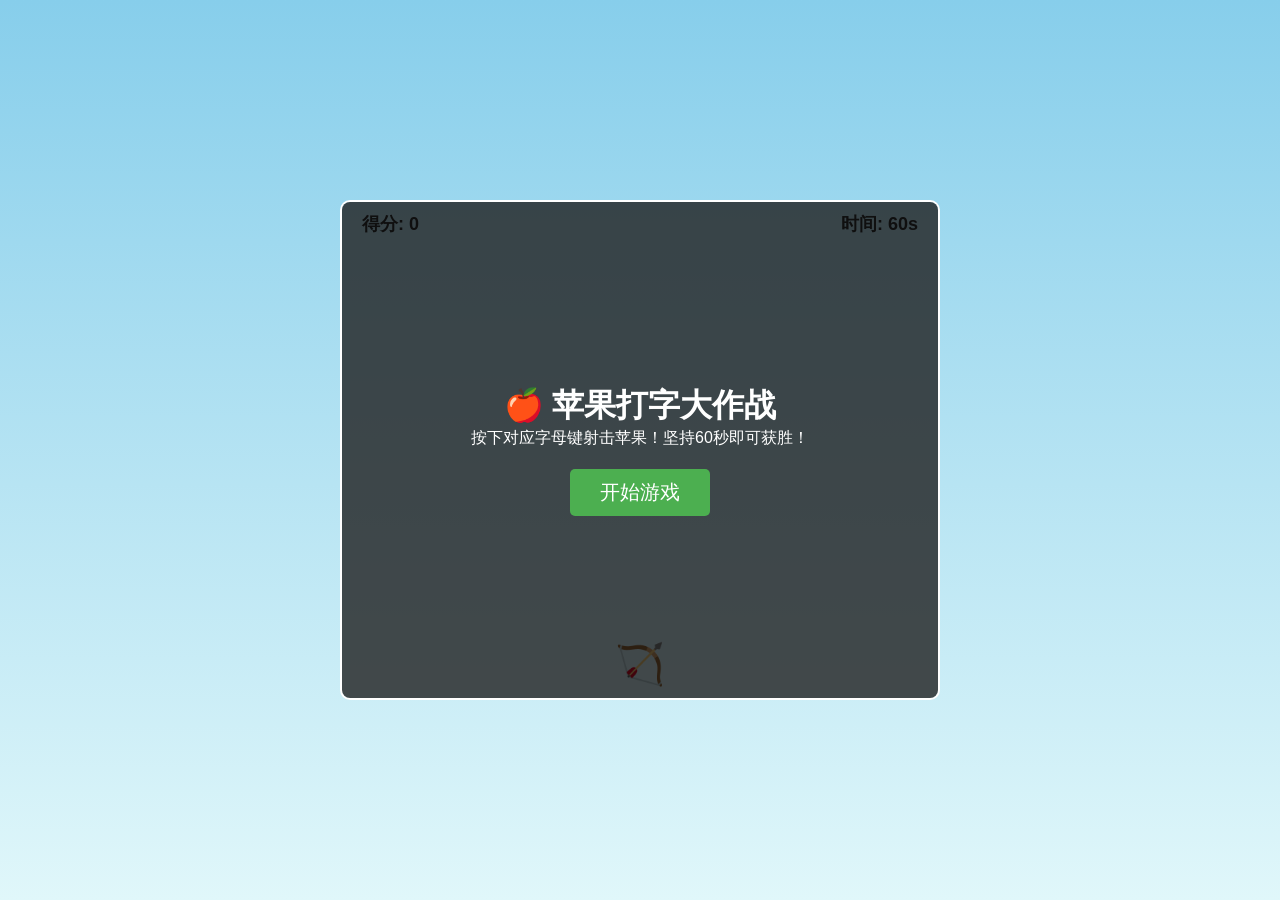
==== index.html @ 15414edf "Rename index.HTML to index.html" ====
<!DOCTYPE html>
<html lang="zh-CN">
<head>
    <meta charset="UTF-8">
    <meta name="viewport" content="width=device-width, initial-scale=1.0">
    <title>苹果打字大作战 - 追踪箭矢版</title>
    <style>
        * { margin: 0; padding: 0; box-sizing: border-box; user-select: none; }
        body {
            background: linear-gradient(to bottom, #87CEEB, #E0F7FA);
            height: 100vh;
            overflow: hidden;
            font-family: 'Segoe UI', sans-serif;
            display: flex;
            flex-direction: column;
            align-items: center;
            justify-content: center;
            color: #333;
        }
        #game-container {
            position: relative;
            width: 600px;
            height: 500px;
            background: rgba(255,255,255,0.3);
            border-radius: 10px;
            border: 2px solid #fff;
            overflow: hidden;
        }
        .apple {
            position: absolute;
            width: 50px;
            height: 50px;
            background: radial-gradient(circle at 30% 30%, #ff4d4d, #cc0000);
            border-radius: 50% 50% 50% 50% / 60% 60% 40% 40%;
            display: flex;
            align-items: center;
            justify-content: center;
            color: white;
            font-size: 24px;
            font-weight: bold;
            text-transform: uppercase;
            box-shadow: 0 4px 6px rgba(0,0,0,0.2);
            z-index: 2;
        }
        #archer {
            position: absolute;
            bottom: 10px;
            left: 50%;
            transform: translateX(-50%);
            font-size: 40px;
            z-index: 3;
            transition: transform 0.2s ease;
        }
        /* 箭矢样式 */
        .arrow {
            position: absolute;
            width: 6px;
            height: 30px;
            background: linear-gradient(to top, #8B4513, #D2B48C);
            border-radius: 2px;
            z-index: 1;
            transform-origin: bottom center; /* 旋转中心在箭尾 */
        }
        .arrow::after {
            content: '';
            position: absolute;
            top: -8px;
            left: -3px;
            width: 0;
            height: 0;
            border-left: 6px solid transparent;
            border-right: 6px solid transparent;
            border-bottom: 10px solid #D2B48C;
        }
        #ui-layer {
            position: absolute;
            top: 10px;
            width: 100%;
            display: flex;
            justify-content: space-between;
            padding: 0 20px;
            font-size: 18px;
            font-weight: bold;
            z-index: 5;
        }
        #start-screen, #end-screen {
            position: absolute;
            top: 0; left: 0; width: 100%; height: 100%;
            background: rgba(0,0,0,0.7);
            color: white;
            display: flex;
            flex-direction: column;
            align-items: center;
            justify-content: center;
            z-index: 10;
        }
        button {
            margin-top: 20px;
            padding: 10px 30px;
            font-size: 20px;
            cursor: pointer;
            border: none;
            border-radius: 5px;
            background: #4CAF50;
            color: white;
            transition: background 0.2s;
        }
        button:hover { background: #45a049; }
    </style>
</head>
<body>

<div id="game-container">
    <div id="ui-layer">
        <span>得分: <span id="score">0</span></span>
        <span>时间: <span id="timer">60</span>s</span>
    </div>
    <div id="archer">🏹</div>
    
    <div id="start-screen">
        <h1>🍎 苹果打字大作战</h1>
        <p>按下对应字母键射击苹果！坚持60秒即可获胜！</p>
        <button onclick="startGame()">开始游戏</button>
    </div>

    <div id="end-screen" style="display:none;">
        <h1 id="end-title">游戏结束</h1>
        <p>最终得分: <span id="final-score">0</span></p>
        <button onclick="location.reload()">再玩一次</button>
    </div>
</div>

<script>
    const container = document.getElementById('game-container');
    const archer = document.getElementById('archer');
    const scoreEl = document.getElementById('score');
    const timerEl = document.getElementById('timer');
    const startScreen = document.getElementById('start-screen');
    const endScreen = document.getElementById('end-screen');
    const endTitle = document.getElementById('end-title');
    const finalScoreEl = document.getElementById('final-score');

    let score = 0;
    let timeLeft = 60;
    let gameInterval, spawnInterval;
    let apples = [];
    let arrows = []; // 存储所有飞行中的箭矢

    function startGame() {
        startScreen.style.display = 'none';
        endScreen.style.display = 'none';
        score = 0;
        timeLeft = 60;
        scoreEl.textContent = score;
        timerEl.textContent = timeLeft;
        apples = [];
        arrows = [];
        
        gameInterval = setInterval(() => {
            timeLeft--;
            timerEl.textContent = timeLeft;
            if (timeLeft <= 0) endGame(true);
        }, 1000);

        spawnInterval = setInterval(spawnApple, 1000);
    }

    function spawnApple() {
        const letter = String.fromCharCode(65 + Math.floor(Math.random() * 26));
        const apple = document.createElement('div');
        apple.className = 'apple';
        apple.textContent = letter;
        apple.style.left = Math.random() * 530 + 'px';
        apple.style.top = '-50px';
        container.appendChild(apple);
        
        const appleObj = { el: apple, x: parseFloat(apple.style.left), y: -50, letter: letter };
        apples.push(appleObj);
    }

    // 主游戏循环：处理苹果下落和箭矢追踪
    function gameLoop() {
        // 1. 更新苹果位置
        for (let i = apples.length - 1; i >= 0; i--) {
            const a = apples[i];
            a.y += 3; 
            a.el.style.top = a.y + 'px';
            
            if (a.y > 500) {
                a.el.remove();
                apples.splice(i, 1);
            }
        }

        // 2. 更新箭矢轨迹
        for (let i = arrows.length - 1; i >= 0; i--) {
            const arrow = arrows[i];
            
            // 如果目标苹果已经被其他箭射中或掉出屏幕，清除箭矢
            if (!apples.includes(arrow.target)) {
                arrow.el.remove();
                arrows.splice(i, 1);
                continue;
            }

            // 计算箭矢中心点到苹果中心点的向量
            const dx = (arrow.target.x + 25) - arrow.x;
            const dy = (arrow.target.y + 25) - arrow.y;
            const distance = Math.sqrt(dx * dx + dy * dy);

            // 命中判定
            if (distance < 20) {
                arrow.el.remove();
                arrow.target.el.style.transform = 'scale(0)';
                setTimeout(() => arrow.target.el.remove(), 100);
                
                const index = apples.indexOf(arrow.target);
                if (index > -1) apples.splice(index, 1);
                
                score += 10;
                scoreEl.textContent = score;
                arrows.splice(i, 1);
                continue;
            }

            // 物理加速移动
            arrow.speed += 0.5; 
            const moveX = (dx / distance) * arrow.speed;
            const moveY = (dy / distance) * arrow.speed;
            
            arrow.x += moveX;
            arrow.y += moveY;

            // 计算角度并旋转箭矢 (atan2 返回弧度，转为角度)
            const angle = Math.atan2(dy, dx) * (180 / Math.PI);
            
            // 更新 DOM 样式
            arrow.el.style.left = arrow.x + 'px';
            arrow.el.style.top = arrow.y + 'px';
            arrow.el.style.transform = `rotate(${angle + 90}deg)`; // +90度是因为箭矢DOM默认是竖直向上的
        }

        requestAnimationFrame(gameLoop);
    }
    requestAnimationFrame(gameLoop);

    // 射击逻辑
    function shootArrow(targetApple) {
        const arrow = document.createElement('div');
        arrow.className = 'arrow';
        container.appendChild(arrow);

        // 初始化箭矢状态
        const arrowObj = {
            el: arrow,
            x: 300, // 弓箭手中心
            y: 450, // 弓箭手上方
            speed: 8, // 初始速度
            target: targetApple
        };
        arrows.push(arrowObj);

        // 弓箭手动态瞄准
        if (targetApple.x + 25 < 300) {
            archer.style.transform = 'translateX(-50%) scaleX(-1)';
        } else {
            archer.style.transform = 'translateX(-50%) scaleX(1)';
        }
    }

    window.addEventListener('keydown', (e) => {
        if (timeLeft <= 0) return;
        const key = e.key.toUpperCase();
        
        // 寻找最靠下的匹配苹果
        let target = null;
        let maxY = -1;
        for (const a of apples) {
            if (a.letter === key && a.y > maxY) {
                maxY = a.y;
                target = a;
            }
        }

        if (target) shootArrow(target);
    });

    function endGame(win) {
        clearInterval(gameInterval);
        clearInterval(spawnInterval);
        endScreen.style.display = 'flex';
        finalScoreEl.textContent = score;
        endTitle.textContent = win ? "🎉 恭喜获胜！" : "💥 游戏结束";
    }
    
    // 在 gameLoop 函数外部定义粒子数组
    let particles = [];

    // 创建粒子爆炸效果
    function createExplosion(x, y) {
        for (let i = 0; i < 15; i++) {
            const particle = document.createElement('div');
            particle.style.position = 'absolute';
            particle.style.width = '6px';
            particle.style.height = '6px';
            particle.style.backgroundColor = '#FF4500';
            particle.style.borderRadius = '50%';
            particle.style.left = x + 'px';
            particle.style.top = y + 'px';
            particle.style.pointerEvents = 'none';
            document.getElementById('game-container').appendChild(particle);

            // 随机速度和方向
            const angle = Math.random() * Math.PI * 2;
            const speed = 2 + Math.random() * 3;
            const vx = Math.cos(angle) * speed;
            const vy = Math.sin(angle) * speed;

            particles.push({
                el: particle,
                x: x,
                y: y,
                vx: vx,
                vy: vy,
                life: 1.0 // 生命值，用于控制透明度
            });
        }
    }

    // 在游戏主循环中更新粒子
    function updateParticles() {
        for (let i = particles.length - 1; i >= 0; i--) {
            const p = particles[i];
            p.x += p.vx;
            p.y += p.vy;
            p.life -= 0.02; // 每帧减少生命值

            if (p.life <= 0) {
                p.el.remove();
                particles.splice(i, 1);
            } else {
                p.el.style.left = p.x + 'px';
                p.el.style.top = p.y + 'px';
                p.el.style.opacity = p.life;
            }
        }
    }

// 在箭矢命中苹果的回调中调用 createExplosion(appleX, appleY)
</script>
</body>
</html>
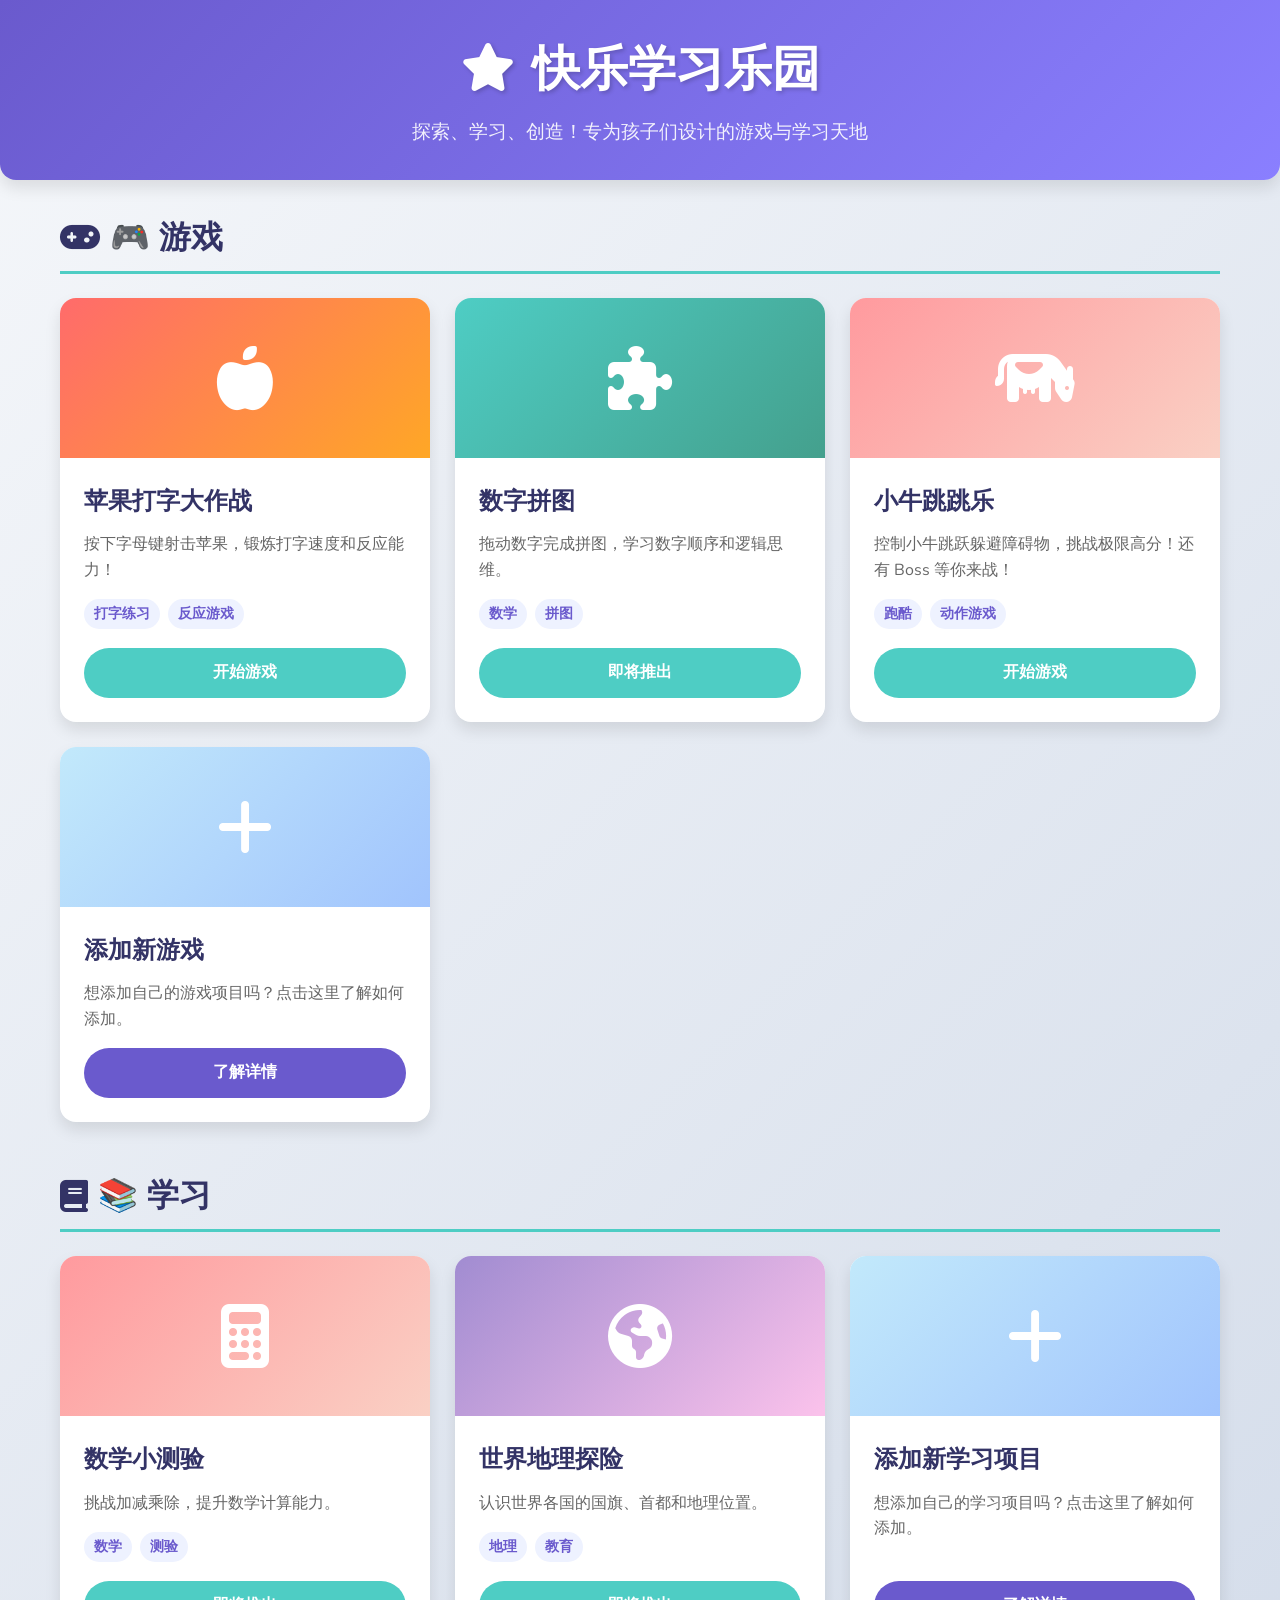
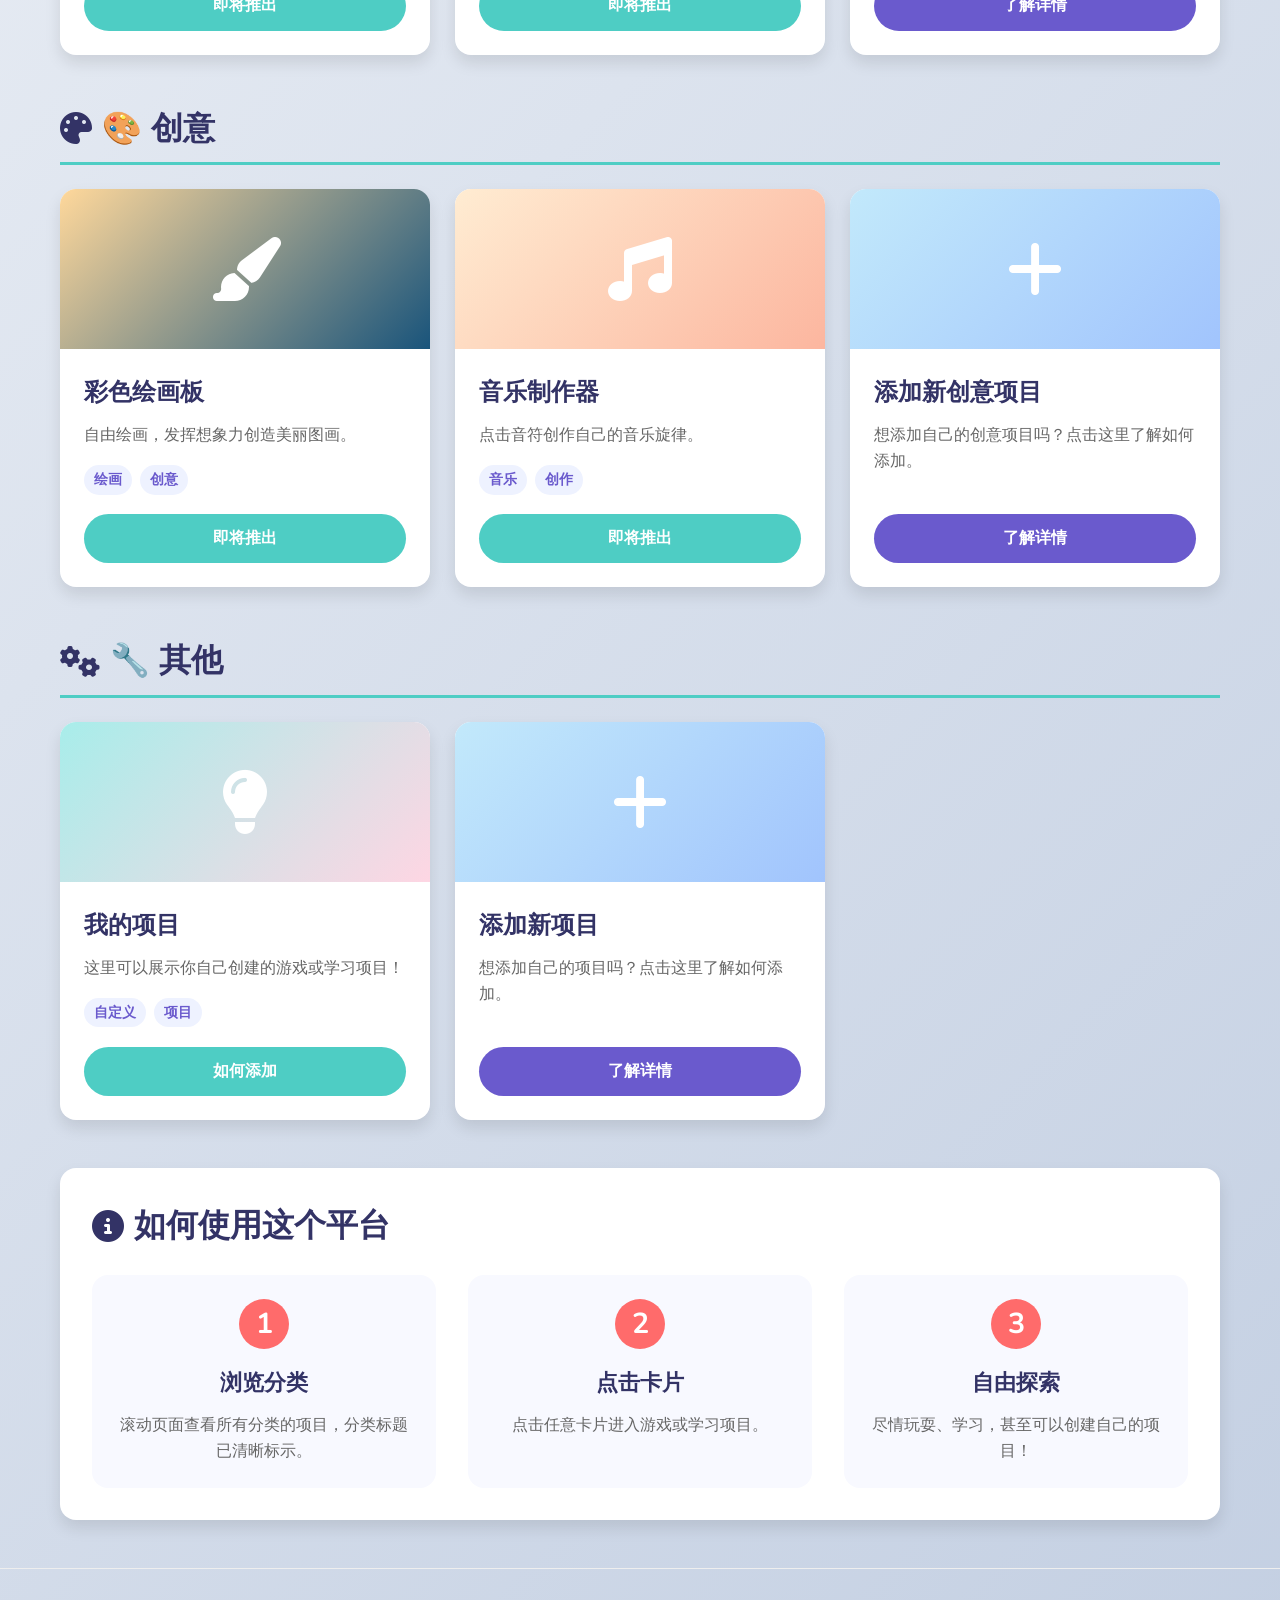
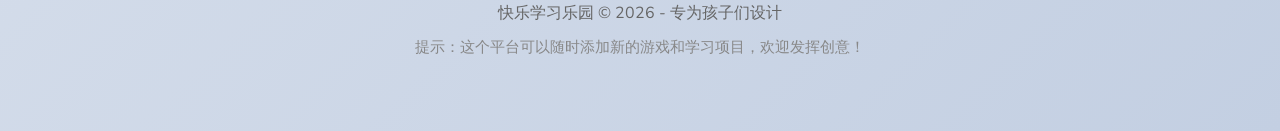
==== commit 75c44550: "update" ====
--- a/index.html
+++ b/index.html
@@ -3,350 +3,243 @@
 <head>
     <meta charset="UTF-8">
     <meta name="viewport" content="width=device-width, initial-scale=1.0">
-    <title>苹果打字大作战 - 追踪箭矢版</title>
-    <style>
-        * { margin: 0; padding: 0; box-sizing: border-box; user-select: none; }
-        body {
-            background: linear-gradient(to bottom, #87CEEB, #E0F7FA);
-            height: 100vh;
-            overflow: hidden;
-            font-family: 'Segoe UI', sans-serif;
-            display: flex;
-            flex-direction: column;
-            align-items: center;
-            justify-content: center;
-            color: #333;
-        }
-        #game-container {
-            position: relative;
-            width: 600px;
-            height: 500px;
-            background: rgba(255,255,255,0.3);
-            border-radius: 10px;
-            border: 2px solid #fff;
-            overflow: hidden;
-        }
-        .apple {
-            position: absolute;
-            width: 50px;
-            height: 50px;
-            background: radial-gradient(circle at 30% 30%, #ff4d4d, #cc0000);
-            border-radius: 50% 50% 50% 50% / 60% 60% 40% 40%;
-            display: flex;
-            align-items: center;
-            justify-content: center;
-            color: white;
-            font-size: 24px;
-            font-weight: bold;
-            text-transform: uppercase;
-            box-shadow: 0 4px 6px rgba(0,0,0,0.2);
-            z-index: 2;
-        }
-        #archer {
-            position: absolute;
-            bottom: 10px;
-            left: 50%;
-            transform: translateX(-50%);
-            font-size: 40px;
-            z-index: 3;
-            transition: transform 0.2s ease;
-        }
-        /* 箭矢样式 */
-        .arrow {
-            position: absolute;
-            width: 6px;
-            height: 30px;
-            background: linear-gradient(to top, #8B4513, #D2B48C);
-            border-radius: 2px;
-            z-index: 1;
-            transform-origin: bottom center; /* 旋转中心在箭尾 */
-        }
-        .arrow::after {
-            content: '';
-            position: absolute;
-            top: -8px;
-            left: -3px;
-            width: 0;
-            height: 0;
-            border-left: 6px solid transparent;
-            border-right: 6px solid transparent;
-            border-bottom: 10px solid #D2B48C;
-        }
-        #ui-layer {
-            position: absolute;
-            top: 10px;
-            width: 100%;
-            display: flex;
-            justify-content: space-between;
-            padding: 0 20px;
-            font-size: 18px;
-            font-weight: bold;
-            z-index: 5;
-        }
-        #start-screen, #end-screen {
-            position: absolute;
-            top: 0; left: 0; width: 100%; height: 100%;
-            background: rgba(0,0,0,0.7);
-            color: white;
-            display: flex;
-            flex-direction: column;
-            align-items: center;
-            justify-content: center;
-            z-index: 10;
-        }
-        button {
-            margin-top: 20px;
-            padding: 10px 30px;
-            font-size: 20px;
-            cursor: pointer;
-            border: none;
-            border-radius: 5px;
-            background: #4CAF50;
-            color: white;
-            transition: background 0.2s;
-        }
-        button:hover { background: #45a049; }
-    </style>
+    <title>快乐学习乐园 - 儿童游戏与学习平台</title>
+    <link rel="stylesheet" href="styles/main.css">
+    <link rel="stylesheet" href="https://cdnjs.cloudflare.com/ajax/libs/font-awesome/6.4.0/css/all.min.css">
+    <link href="https://fonts.googleapis.com/css2?family=Comic+Neue:wght@700&family=Nunito:wght@400;700&display=swap" rel="stylesheet">
 </head>
 <body>
-
-<div id="game-container">
-    <div id="ui-layer">
-        <span>得分: <span id="score">0</span></span>
-        <span>时间: <span id="timer">60</span>s</span>
-    </div>
-    <div id="archer">🏹</div>
-    
-    <div id="start-screen">
-        <h1>🍎 苹果打字大作战</h1>
-        <p>按下对应字母键射击苹果！坚持60秒即可获胜！</p>
-        <button onclick="startGame()">开始游戏</button>
-    </div>
-
-    <div id="end-screen" style="display:none;">
-        <h1 id="end-title">游戏结束</h1>
-        <p>最终得分: <span id="final-score">0</span></p>
-        <button onclick="location.reload()">再玩一次</button>
-    </div>
-</div>
-
-<script>
-    const container = document.getElementById('game-container');
-    const archer = document.getElementById('archer');
-    const scoreEl = document.getElementById('score');
-    const timerEl = document.getElementById('timer');
-    const startScreen = document.getElementById('start-screen');
-    const endScreen = document.getElementById('end-screen');
-    const endTitle = document.getElementById('end-title');
-    const finalScoreEl = document.getElementById('final-score');
-
-    let score = 0;
-    let timeLeft = 60;
-    let gameInterval, spawnInterval;
-    let apples = [];
-    let arrows = []; // 存储所有飞行中的箭矢
-
-    function startGame() {
-        startScreen.style.display = 'none';
-        endScreen.style.display = 'none';
-        score = 0;
-        timeLeft = 60;
-        scoreEl.textContent = score;
-        timerEl.textContent = timeLeft;
-        apples = [];
-        arrows = [];
-        
-        gameInterval = setInterval(() => {
-            timeLeft--;
-            timerEl.textContent = timeLeft;
-            if (timeLeft <= 0) endGame(true);
-        }, 1000);
-
-        spawnInterval = setInterval(spawnApple, 1000);
-    }
-
-    function spawnApple() {
-        const letter = String.fromCharCode(65 + Math.floor(Math.random() * 26));
-        const apple = document.createElement('div');
-        apple.className = 'apple';
-        apple.textContent = letter;
-        apple.style.left = Math.random() * 530 + 'px';
-        apple.style.top = '-50px';
-        container.appendChild(apple);
-        
-        const appleObj = { el: apple, x: parseFloat(apple.style.left), y: -50, letter: letter };
-        apples.push(appleObj);
-    }
-
-    // 主游戏循环：处理苹果下落和箭矢追踪
-    function gameLoop() {
-        // 1. 更新苹果位置
-        for (let i = apples.length - 1; i >= 0; i--) {
-            const a = apples[i];
-            a.y += 3; 
-            a.el.style.top = a.y + 'px';
-            
-            if (a.y > 500) {
-                a.el.remove();
-                apples.splice(i, 1);
-            }
-        }
-
-        // 2. 更新箭矢轨迹
-        for (let i = arrows.length - 1; i >= 0; i--) {
-            const arrow = arrows[i];
-            
-            // 如果目标苹果已经被其他箭射中或掉出屏幕，清除箭矢
-            if (!apples.includes(arrow.target)) {
-                arrow.el.remove();
-                arrows.splice(i, 1);
-                continue;
-            }
-
-            // 计算箭矢中心点到苹果中心点的向量
-            const dx = (arrow.target.x + 25) - arrow.x;
-            const dy = (arrow.target.y + 25) - arrow.y;
-            const distance = Math.sqrt(dx * dx + dy * dy);
-
-            // 命中判定
-            if (distance < 20) {
-                arrow.el.remove();
-                arrow.target.el.style.transform = 'scale(0)';
-                setTimeout(() => arrow.target.el.remove(), 100);
-                
-                const index = apples.indexOf(arrow.target);
-                if (index > -1) apples.splice(index, 1);
-                
-                score += 10;
-                scoreEl.textContent = score;
-                arrows.splice(i, 1);
-                continue;
-            }
-
-            // 物理加速移动
-            arrow.speed += 0.5; 
-            const moveX = (dx / distance) * arrow.speed;
-            const moveY = (dy / distance) * arrow.speed;
-            
-            arrow.x += moveX;
-            arrow.y += moveY;
-
-            // 计算角度并旋转箭矢 (atan2 返回弧度，转为角度)
-            const angle = Math.atan2(dy, dx) * (180 / Math.PI);
-            
-            // 更新 DOM 样式
-            arrow.el.style.left = arrow.x + 'px';
-            arrow.el.style.top = arrow.y + 'px';
-            arrow.el.style.transform = `rotate(${angle + 90}deg)`; // +90度是因为箭矢DOM默认是竖直向上的
-        }
-
-        requestAnimationFrame(gameLoop);
-    }
-    requestAnimationFrame(gameLoop);
-
-    // 射击逻辑
-    function shootArrow(targetApple) {
-        const arrow = document.createElement('div');
-        arrow.className = 'arrow';
-        container.appendChild(arrow);
-
-        // 初始化箭矢状态
-        const arrowObj = {
-            el: arrow,
-            x: 300, // 弓箭手中心
-            y: 450, // 弓箭手上方
-            speed: 8, // 初始速度
-            target: targetApple
-        };
-        arrows.push(arrowObj);
-
-        // 弓箭手动态瞄准
-        if (targetApple.x + 25 < 300) {
-            archer.style.transform = 'translateX(-50%) scaleX(-1)';
-        } else {
-            archer.style.transform = 'translateX(-50%) scaleX(1)';
-        }
-    }
-
-    window.addEventListener('keydown', (e) => {
-        if (timeLeft <= 0) return;
-        const key = e.key.toUpperCase();
-        
-        // 寻找最靠下的匹配苹果
-        let target = null;
-        let maxY = -1;
-        for (const a of apples) {
-            if (a.letter === key && a.y > maxY) {
-                maxY = a.y;
-                target = a;
-            }
-        }
-
-        if (target) shootArrow(target);
-    });
-
-    function endGame(win) {
-        clearInterval(gameInterval);
-        clearInterval(spawnInterval);
-        endScreen.style.display = 'flex';
-        finalScoreEl.textContent = score;
-        endTitle.textContent = win ? "🎉 恭喜获胜！" : "💥 游戏结束";
-    }
-    
-    // 在 gameLoop 函数外部定义粒子数组
-    let particles = [];
-
-    // 创建粒子爆炸效果
-    function createExplosion(x, y) {
-        for (let i = 0; i < 15; i++) {
-            const particle = document.createElement('div');
-            particle.style.position = 'absolute';
-            particle.style.width = '6px';
-            particle.style.height = '6px';
-            particle.style.backgroundColor = '#FF4500';
-            particle.style.borderRadius = '50%';
-            particle.style.left = x + 'px';
-            particle.style.top = y + 'px';
-            particle.style.pointerEvents = 'none';
-            document.getElementById('game-container').appendChild(particle);
-
-            // 随机速度和方向
-            const angle = Math.random() * Math.PI * 2;
-            const speed = 2 + Math.random() * 3;
-            const vx = Math.cos(angle) * speed;
-            const vy = Math.sin(angle) * speed;
-
-            particles.push({
-                el: particle,
-                x: x,
-                y: y,
-                vx: vx,
-                vy: vy,
-                life: 1.0 // 生命值，用于控制透明度
-            });
-        }
-    }
-
-    // 在游戏主循环中更新粒子
-    function updateParticles() {
-        for (let i = particles.length - 1; i >= 0; i--) {
-            const p = particles[i];
-            p.x += p.vx;
-            p.y += p.vy;
-            p.life -= 0.02; // 每帧减少生命值
-
-            if (p.life <= 0) {
-                p.el.remove();
-                particles.splice(i, 1);
-            } else {
-                p.el.style.left = p.x + 'px';
-                p.el.style.top = p.y + 'px';
-                p.el.style.opacity = p.life;
-            }
-        }
-    }
-
-// 在箭矢命中苹果的回调中调用 createExplosion(appleX, appleY)
-</script>
+    <header>
+        <div class="container">
+            <h1><i class="fas fa-star"></i> 快乐学习乐园</h1>
+            <p class="subtitle">探索、学习、创造！专为孩子们设计的游戏与学习天地</p>
+        </div>
+    </header>
+
+    <main class="container">
+        <section class="cards-section">
+            <!-- 游戏分类 -->
+            <div class="category-section">
+                <h2 class="category-title"><i class="fas fa-gamepad"></i> 🎮 游戏</h2>
+                <div class="cards-container">
+                    <div class="card">
+                        <div class="card-image" style="background: linear-gradient(135deg, #ff6b6b, #ffa726);">
+                            <i class="fas fa-apple-alt"></i>
+                        </div>
+                        <div class="card-content">
+                            <h3>苹果打字大作战</h3>
+                            <p>按下字母键射击苹果，锻炼打字速度和反应能力！</p>
+                            <div class="card-tags">
+                                <span class="tag">打字练习</span>
+                                <span class="tag">反应游戏</span>
+                            </div>
+                            <a href="games/apple-typing/" class="card-button">开始游戏</a>
+                        </div>
+                    </div>
+
+                    <div class="card">
+                        <div class="card-image" style="background: linear-gradient(135deg, #4ecdc4, #44a08d);">
+                            <i class="fas fa-puzzle-piece"></i>
+                        </div>
+                        <div class="card-content">
+                            <h3>数字拼图</h3>
+                            <p>拖动数字完成拼图，学习数字顺序和逻辑思维。</p>
+                            <div class="card-tags">
+                                <span class="tag">数学</span>
+                                <span class="tag">拼图</span>
+                            </div>
+                            <a href="#" class="card-button">即将推出</a>
+                        </div>
+                    </div>
+
+                    <div class="card">
+                        <div class="card-image" style="background: linear-gradient(135deg, #ff9a9e, #fad0c4);">
+                            <i class="fas fa-cow"></i>
+                        </div>
+                        <div class="card-content">
+                            <h3>小牛跳跳乐</h3>
+                            <p>控制小牛跳跃躲避障碍物，挑战极限高分！还有 Boss 等你来战！</p>
+                            <div class="card-tags">
+                                <span class="tag">跑酷</span>
+                                <span class="tag">动作游戏</span>
+                            </div>
+                            <a href="games/cow-jump/" class="card-button">开始游戏</a>
+                        </div>
+                    </div>
+
+                    <!-- 添加新项目卡片 - 游戏类 -->
+                    <div class="card add-new-card">
+                        <div class="card-image" style="background: linear-gradient(135deg, #c2e9fb, #a1c4fd);">
+                            <i class="fas fa-plus"></i>
+                        </div>
+                        <div class="card-content">
+                            <h3>添加新游戏</h3>
+                            <p>想添加自己的游戏项目吗？点击这里了解如何添加。</p>
+                            <a href="#" class="card-button">了解详情</a>
+                        </div>
+                    </div>
+                </div>
+            </div>
+
+            <!-- 学习分类 -->
+            <div class="category-section">
+                <h2 class="category-title"><i class="fas fa-book"></i> 📚 学习</h2>
+                <div class="cards-container">
+                    <div class="card">
+                        <div class="card-image" style="background: linear-gradient(135deg, #ff9a9e, #fad0c4);">
+                            <i class="fas fa-calculator"></i>
+                        </div>
+                        <div class="card-content">
+                            <h3>数学小测验</h3>
+                            <p>挑战加减乘除，提升数学计算能力。</p>
+                            <div class="card-tags">
+                                <span class="tag">数学</span>
+                                <span class="tag">测验</span>
+                            </div>
+                            <a href="#" class="card-button">即将推出</a>
+                        </div>
+                    </div>
+
+                    <div class="card">
+                        <div class="card-image" style="background: linear-gradient(135deg, #a18cd1, #fbc2eb);">
+                            <i class="fas fa-globe-americas"></i>
+                        </div>
+                        <div class="card-content">
+                            <h3>世界地理探险</h3>
+                            <p>认识世界各国的国旗、首都和地理位置。</p>
+                            <div class="card-tags">
+                                <span class="tag">地理</span>
+                                <span class="tag">教育</span>
+                            </div>
+                            <a href="#" class="card-button">即将推出</a>
+                        </div>
+                    </div>
+
+                    <!-- 添加新项目卡片 - 学习类 -->
+                    <div class="card add-new-card">
+                        <div class="card-image" style="background: linear-gradient(135deg, #c2e9fb, #a1c4fd);">
+                            <i class="fas fa-plus"></i>
+                        </div>
+                        <div class="card-content">
+                            <h3>添加新学习项目</h3>
+                            <p>想添加自己的学习项目吗？点击这里了解如何添加。</p>
+                            <a href="#" class="card-button">了解详情</a>
+                        </div>
+                    </div>
+                </div>
+            </div>
+
+            <!-- 创意分类 -->
+            <div class="category-section">
+                <h2 class="category-title"><i class="fas fa-palette"></i> 🎨 创意</h2>
+                <div class="cards-container">
+                    <div class="card">
+                        <div class="card-image" style="background: linear-gradient(135deg, #ffd89b, #19547b);">
+                            <i class="fas fa-paint-brush"></i>
+                        </div>
+                        <div class="card-content">
+                            <h3>彩色绘画板</h3>
+                            <p>自由绘画，发挥想象力创造美丽图画。</p>
+                            <div class="card-tags">
+                                <span class="tag">绘画</span>
+                                <span class="tag">创意</span>
+                            </div>
+                            <a href="#" class="card-button">即将推出</a>
+                        </div>
+                    </div>
+
+                    <div class="card">
+                        <div class="card-image" style="background: linear-gradient(135deg, #ffecd2, #fcb69f);">
+                            <i class="fas fa-music"></i>
+                        </div>
+                        <div class="card-content">
+                            <h3>音乐制作器</h3>
+                            <p>点击音符创作自己的音乐旋律。</p>
+                            <div class="card-tags">
+                                <span class="tag">音乐</span>
+                                <span class="tag">创作</span>
+                            </div>
+                            <a href="#" class="card-button">即将推出</a>
+                        </div>
+                    </div>
+
+                    <!-- 添加新项目卡片 - 创意类 -->
+                    <div class="card add-new-card">
+                        <div class="card-image" style="background: linear-gradient(135deg, #c2e9fb, #a1c4fd);">
+                            <i class="fas fa-plus"></i>
+                        </div>
+                        <div class="card-content">
+                            <h3>添加新创意项目</h3>
+                            <p>想添加自己的创意项目吗？点击这里了解如何添加。</p>
+                            <a href="#" class="card-button">了解详情</a>
+                        </div>
+                    </div>
+                </div>
+            </div>
+
+            <!-- 其他分类 -->
+            <div class="category-section">
+                <h2 class="category-title"><i class="fas fa-cogs"></i> 🔧 其他</h2>
+                <div class="cards-container">
+                    <div class="card">
+                        <div class="card-image" style="background: linear-gradient(135deg, #a8edea, #fed6e3);">
+                            <i class="fas fa-lightbulb"></i>
+                        </div>
+                        <div class="card-content">
+                            <h3>我的项目</h3>
+                            <p>这里可以展示你自己创建的游戏或学习项目！</p>
+                            <div class="card-tags">
+                                <span class="tag">自定义</span>
+                                <span class="tag">项目</span>
+                            </div>
+                            <a href="#" class="card-button">如何添加</a>
+                        </div>
+                    </div>
+
+                    <!-- 添加新项目卡片 - 其他类 -->
+                    <div class="card add-new-card">
+                        <div class="card-image" style="background: linear-gradient(135deg, #c2e9fb, #a1c4fd);">
+                            <i class="fas fa-plus"></i>
+                        </div>
+                        <div class="card-content">
+                            <h3>添加新项目</h3>
+                            <p>想添加自己的项目吗？点击这里了解如何添加。</p>
+                            <a href="#" class="card-button">了解详情</a>
+                        </div>
+                    </div>
+                </div>
+            </div>
+        </section>
+
+        <section class="instructions">
+            <h2><i class="fas fa-info-circle"></i> 如何使用这个平台</h2>
+            <div class="steps">
+                <div class="step">
+                    <div class="step-number">1</div>
+                    <h3>浏览分类</h3>
+                    <p>滚动页面查看所有分类的项目，分类标题已清晰标示。</p>
+                </div>
+                <div class="step">
+                    <div class="step-number">2</div>
+                    <h3>点击卡片</h3>
+                    <p>点击任意卡片进入游戏或学习项目。</p>
+                </div>
+                <div class="step">
+                    <div class="step-number">3</div>
+                    <h3>自由探索</h3>
+                    <p>尽情玩耍、学习，甚至可以创建自己的项目！</p>
+                </div>
+            </div>
+        </section>
+    </main>
+
+    <footer>
+        <div class="container">
+            <p>快乐学习乐园 &copy; 2026 - 专为孩子们设计</p>
+            <p class="footer-note">提示：这个平台可以随时添加新的游戏和学习项目，欢迎发挥创意！</p>
+        </div>
+    </footer>
+
+    <script src="scripts/main.js"></script>
 </body>
-</html>
+</html>
--- a/styles/main.css
+++ b/styles/main.css
@@ -0,0 +1,312 @@
+/* 快乐学习乐园 - 主样式 */
+:root {
+    --primary: #6a5acd;
+    --secondary: #ff6b6b;
+    --accent: #4ecdc4;
+    --light: #f9f9ff;
+    --dark: #333366;
+    --success: #4CAF50;
+    --warning: #FF9800;
+    --shadow: 0 8px 16px rgba(0, 0, 0, 0.1);
+    --radius: 16px;
+    --transition: all 0.3s ease;
+}
+
+* {
+    margin: 0;
+    padding: 0;
+    box-sizing: border-box;
+}
+
+body {
+    font-family: 'Nunito', sans-serif;
+    background: linear-gradient(135deg, #f5f7fa 0%, #c3cfe2 100%);
+    color: var(--dark);
+    line-height: 1.6;
+    min-height: 100vh;
+    padding-bottom: 40px;
+}
+
+.container {
+    max-width: 1200px;
+    margin: 0 auto;
+    padding: 0 20px;
+}
+
+/* 头部样式 */
+header {
+    background: linear-gradient(135deg, var(--primary), #8a7fff);
+    color: white;
+    padding: 2rem 0;
+    text-align: center;
+    border-bottom-left-radius: var(--radius);
+    border-bottom-right-radius: var(--radius);
+    box-shadow: var(--shadow);
+    margin-bottom: 2rem;
+}
+
+header h1 {
+    font-family: 'Comic Neue', cursive;
+    font-size: 3rem;
+    margin-bottom: 0.5rem;
+    text-shadow: 2px 2px 4px rgba(0, 0, 0, 0.2);
+}
+
+header .subtitle {
+    font-size: 1.2rem;
+    opacity: 0.9;
+    max-width: 600px;
+    margin: 0 auto;
+}
+
+/* 卡片网格 */
+.cards-section {
+    margin-bottom: 3rem;
+}
+
+/* 分类部分 */
+.category-section {
+    margin-bottom: 3rem;
+}
+
+.category-title {
+    font-size: 2rem;
+    margin-bottom: 1.5rem;
+    color: var(--dark);
+    display: flex;
+    align-items: center;
+    gap: 10px;
+    padding-bottom: 0.5rem;
+    border-bottom: 3px solid var(--accent);
+    opacity: 0;
+    transform: translateY(20px);
+    transition: opacity 0.6s ease, transform 0.6s ease;
+}
+
+.category-title.animate-in {
+    opacity: 1;
+    transform: translateY(0);
+}
+
+.cards-container {
+    display: grid;
+    grid-template-columns: repeat(auto-fill, minmax(280px, 1fr));
+    gap: 25px;
+    margin-top: 1.5rem;
+}
+
+.card {
+    background: white;
+    border-radius: var(--radius);
+    overflow: hidden;
+    box-shadow: var(--shadow);
+    transition: var(--transition);
+    display: flex;
+    flex-direction: column;
+    height: 100%;
+}
+
+.card:hover {
+    transform: translateY(-10px);
+    box-shadow: 0 15px 30px rgba(0, 0, 0, 0.2);
+}
+
+.card-image {
+    height: 160px;
+    display: flex;
+    align-items: center;
+    justify-content: center;
+    color: white;
+    font-size: 4rem;
+}
+
+.card-content {
+    padding: 1.5rem;
+    flex-grow: 1;
+    display: flex;
+    flex-direction: column;
+}
+
+.card-content h3 {
+    font-size: 1.5rem;
+    margin-bottom: 0.75rem;
+    color: var(--dark);
+}
+
+.card-content p {
+    color: #666;
+    margin-bottom: 1rem;
+    flex-grow: 1;
+}
+
+.card-tags {
+    display: flex;
+    flex-wrap: wrap;
+    gap: 8px;
+    margin-bottom: 1.2rem;
+}
+
+.tag {
+    background: #eef2ff;
+    color: var(--primary);
+    padding: 4px 10px;
+    border-radius: 20px;
+    font-size: 0.85rem;
+    font-weight: 600;
+}
+
+.card-button {
+    display: inline-block;
+    background: var(--accent);
+    color: white;
+    text-align: center;
+    padding: 12px 20px;
+    border-radius: 50px;
+    text-decoration: none;
+    font-weight: bold;
+    transition: var(--transition);
+    border: none;
+    cursor: pointer;
+    font-size: 1rem;
+}
+
+.card-button:hover {
+    background: #3db8af;
+    transform: scale(1.05);
+}
+
+.add-new-card .card-button {
+    background: var(--primary);
+}
+
+.add-new-card .card-button:hover {
+    background: #5949c2;
+}
+
+/* 使用说明 */
+.instructions {
+    background: white;
+    border-radius: var(--radius);
+    padding: 2rem;
+    box-shadow: var(--shadow);
+    margin-top: 3rem;
+}
+
+.instructions h2 {
+    font-size: 2rem;
+    margin-bottom: 1.5rem;
+    color: var(--dark);
+    display: flex;
+    align-items: center;
+    gap: 10px;
+}
+
+.steps {
+    display: grid;
+    grid-template-columns: repeat(auto-fit, minmax(250px, 1fr));
+    gap: 2rem;
+    margin-top: 1.5rem;
+}
+
+.step {
+    text-align: center;
+    padding: 1.5rem;
+    border-radius: var(--radius);
+    background: #f8f9ff;
+    transition: var(--transition);
+}
+
+.step:hover {
+    background: #eef2ff;
+    transform: translateY(-5px);
+}
+
+.step-number {
+    display: inline-flex;
+    align-items: center;
+    justify-content: center;
+    width: 50px;
+    height: 50px;
+    background: var(--secondary);
+    color: white;
+    font-size: 1.8rem;
+    font-weight: bold;
+    border-radius: 50%;
+    margin-bottom: 1rem;
+}
+
+.step h3 {
+    font-size: 1.4rem;
+    margin-bottom: 0.75rem;
+    color: var(--dark);
+}
+
+.step p {
+    color: #666;
+}
+
+/* 页脚 */
+footer {
+    margin-top: 3rem;
+    text-align: center;
+    padding: 2rem 0;
+    color: #666;
+    border-top: 1px solid #eee;
+}
+
+footer p {
+    margin-bottom: 0.5rem;
+}
+
+.footer-note {
+    font-size: 0.95rem;
+    color: #888;
+    max-width: 600px;
+    margin: 0 auto;
+}
+
+/* 响应式设计 */
+@media (max-width: 768px) {
+    header h1 {
+        font-size: 2.2rem;
+    }
+    
+    .cards-container {
+        grid-template-columns: repeat(auto-fill, minmax(250px, 1fr));
+    }
+    
+    .steps {
+        grid-template-columns: 1fr;
+    }
+}
+
+@media (max-width: 480px) {
+    header h1 {
+        font-size: 1.8rem;
+    }
+    
+    .cards-container {
+        grid-template-columns: 1fr;
+    }
+    
+    .card-image {
+        height: 140px;
+        font-size: 3rem;
+    }
+}
+
+/* 动画效果 */
+@keyframes fadeIn {
+    from { opacity: 0; transform: translateY(20px); }
+    to { opacity: 1; transform: translateY(0); }
+}
+
+.fade-in {
+    animation: fadeIn 0.5s ease forwards;
+}
+
+.card {
+    opacity: 0;
+    animation: fadeIn 0.5s ease forwards;
+}
+
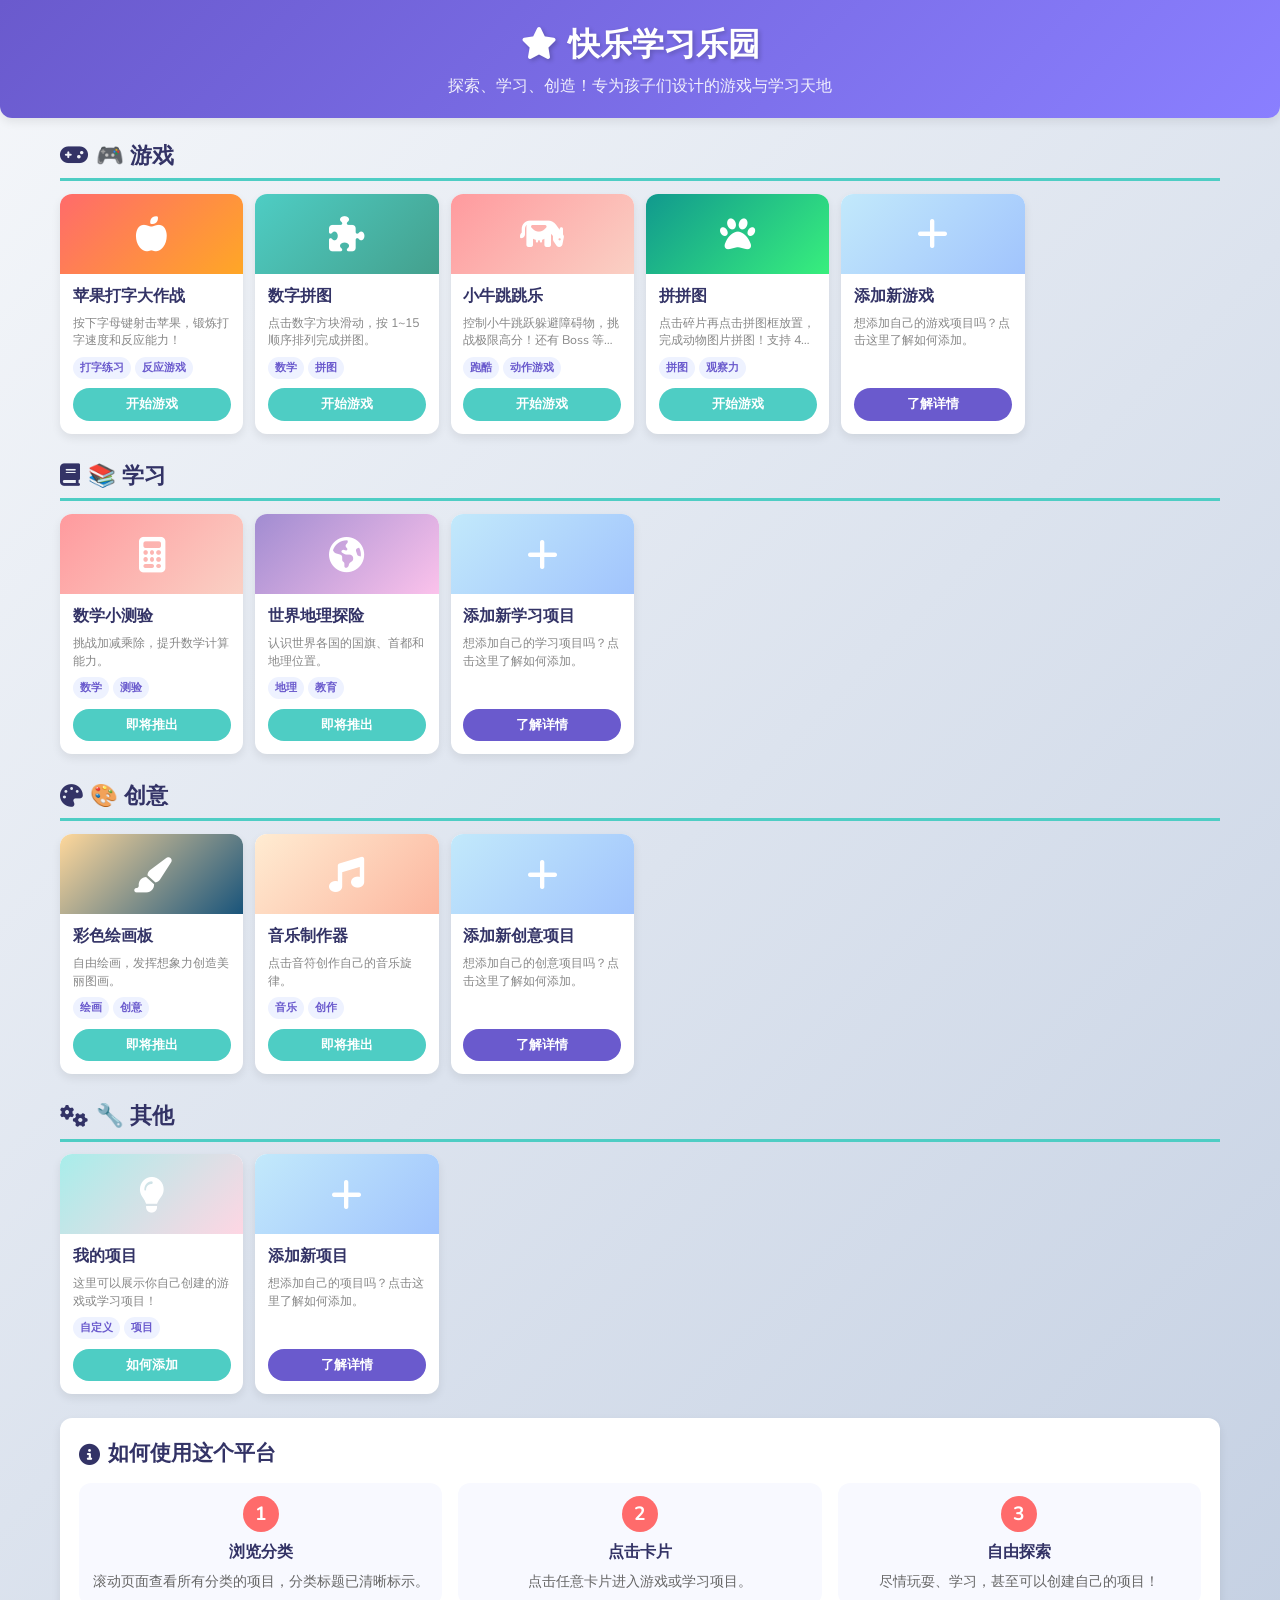
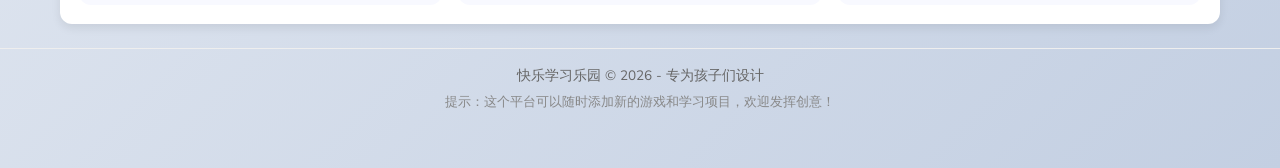
==== commit eaebfeb8: "update" ====
--- a/index.html
+++ b/index.html
@@ -43,12 +43,12 @@
                         </div>
                         <div class="card-content">
                             <h3>数字拼图</h3>
-                            <p>拖动数字完成拼图，学习数字顺序和逻辑思维。</p>
+                            <p>点击数字方块滑动，按 1~15 顺序排列完成拼图。</p>
                             <div class="card-tags">
                                 <span class="tag">数学</span>
                                 <span class="tag">拼图</span>
                             </div>
-                            <a href="#" class="card-button">即将推出</a>
+                            <a href="games/number-puzzle/" class="card-button">开始游戏</a>
                         </div>
                     </div>
 
@@ -64,6 +64,21 @@
                                 <span class="tag">动作游戏</span>
                             </div>
                             <a href="games/cow-jump/" class="card-button">开始游戏</a>
+                        </div>
+                    </div>
+
+                    <div class="card">
+                        <div class="card-image" style="background: linear-gradient(135deg, #11998e, #38ef7d);">
+                            <i class="fas fa-paw"></i>
+                        </div>
+                        <div class="card-content">
+                            <h3>拼拼图</h3>
+                            <p>点击碎片再点击拼图框放置，完成动物图片拼图！支持 4×4 ~ 10×10。</p>
+                            <div class="card-tags">
+                                <span class="tag">拼图</span>
+                                <span class="tag">观察力</span>
+                            </div>
+                            <a href="games/animal-puzzle/" class="card-button">开始游戏</a>
                         </div>
                     </div>
 
--- a/styles/main.css
+++ b/styles/main.css
@@ -7,8 +7,8 @@
     --dark: #333366;
     --success: #4CAF50;
     --warning: #FF9800;
-    --shadow: 0 8px 16px rgba(0, 0, 0, 0.1);
-    --radius: 16px;
+    --shadow: 0 4px 10px rgba(0, 0, 0, 0.08);
+    --radius: 12px;
     --transition: all 0.3s ease;
 }
 
@@ -37,46 +37,46 @@
 header {
     background: linear-gradient(135deg, var(--primary), #8a7fff);
     color: white;
-    padding: 2rem 0;
+    padding: 1.2rem 0;
     text-align: center;
     border-bottom-left-radius: var(--radius);
     border-bottom-right-radius: var(--radius);
     box-shadow: var(--shadow);
-    margin-bottom: 2rem;
+    margin-bottom: 1.2rem;
 }
 
 header h1 {
     font-family: 'Comic Neue', cursive;
-    font-size: 3rem;
-    margin-bottom: 0.5rem;
+    font-size: 2rem;
+    margin-bottom: 0.2rem;
     text-shadow: 2px 2px 4px rgba(0, 0, 0, 0.2);
 }
 
 header .subtitle {
-    font-size: 1.2rem;
+    font-size: 1rem;
     opacity: 0.9;
-    max-width: 600px;
+    max-width: 500px;
     margin: 0 auto;
 }
 
 /* 卡片网格 */
 .cards-section {
-    margin-bottom: 3rem;
+    margin-bottom: 1.5rem;
 }
 
 /* 分类部分 */
 .category-section {
-    margin-bottom: 3rem;
+    margin-bottom: 1.5rem;
 }
 
 .category-title {
-    font-size: 2rem;
-    margin-bottom: 1.5rem;
+    font-size: 1.4rem;
+    margin-bottom: 0.8rem;
     color: var(--dark);
     display: flex;
     align-items: center;
-    gap: 10px;
-    padding-bottom: 0.5rem;
+    gap: 8px;
+    padding-bottom: 0.3rem;
     border-bottom: 3px solid var(--accent);
     opacity: 0;
     transform: translateY(20px);
@@ -90,9 +90,9 @@
 
 .cards-container {
     display: grid;
-    grid-template-columns: repeat(auto-fill, minmax(280px, 1fr));
-    gap: 25px;
-    margin-top: 1.5rem;
+    grid-template-columns: repeat(auto-fill, minmax(170px, 1fr));
+    gap: 12px;
+    margin-top: 0.6rem;
 }
 
 .card {
@@ -104,54 +104,64 @@
     display: flex;
     flex-direction: column;
     height: 100%;
+    cursor: pointer;
 }
 
 .card:hover {
-    transform: translateY(-10px);
-    box-shadow: 0 15px 30px rgba(0, 0, 0, 0.2);
+    transform: translateY(-4px);
+    box-shadow: 0 8px 20px rgba(0, 0, 0, 0.15);
 }
 
 .card-image {
-    height: 160px;
+    height: 80px;
     display: flex;
     align-items: center;
     justify-content: center;
     color: white;
-    font-size: 4rem;
+    font-size: 2.2rem;
 }
 
 .card-content {
-    padding: 1.5rem;
+    padding: 0.6rem 0.8rem 0.8rem;
     flex-grow: 1;
     display: flex;
     flex-direction: column;
 }
 
 .card-content h3 {
-    font-size: 1.5rem;
-    margin-bottom: 0.75rem;
-    color: var(--dark);
+    font-size: 1rem;
+    margin-bottom: 0.3rem;
+    color: var(--dark);
+    white-space: nowrap;
+    overflow: hidden;
+    text-overflow: ellipsis;
 }
 
 .card-content p {
-    color: #666;
-    margin-bottom: 1rem;
+    color: #888;
+    font-size: 0.78rem;
+    margin-bottom: 0.5rem;
     flex-grow: 1;
+    line-height: 1.4;
+    display: -webkit-box;
+    -webkit-line-clamp: 2;
+    -webkit-box-orient: vertical;
+    overflow: hidden;
 }
 
 .card-tags {
     display: flex;
     flex-wrap: wrap;
-    gap: 8px;
-    margin-bottom: 1.2rem;
+    gap: 4px;
+    margin-bottom: 0.6rem;
 }
 
 .tag {
     background: #eef2ff;
     color: var(--primary);
-    padding: 4px 10px;
+    padding: 2px 7px;
     border-radius: 20px;
-    font-size: 0.85rem;
+    font-size: 0.7rem;
     font-weight: 600;
 }
 
@@ -160,14 +170,14 @@
     background: var(--accent);
     color: white;
     text-align: center;
-    padding: 12px 20px;
+    padding: 6px 12px;
     border-radius: 50px;
     text-decoration: none;
     font-weight: bold;
     transition: var(--transition);
     border: none;
     cursor: pointer;
-    font-size: 1rem;
+    font-size: 0.8rem;
 }
 
 .card-button:hover {
@@ -187,30 +197,30 @@
 .instructions {
     background: white;
     border-radius: var(--radius);
-    padding: 2rem;
+    padding: 1.2rem;
     box-shadow: var(--shadow);
-    margin-top: 3rem;
+    margin-top: 1.5rem;
 }
 
 .instructions h2 {
-    font-size: 2rem;
-    margin-bottom: 1.5rem;
+    font-size: 1.3rem;
+    margin-bottom: 0.8rem;
     color: var(--dark);
     display: flex;
     align-items: center;
-    gap: 10px;
+    gap: 8px;
 }
 
 .steps {
     display: grid;
-    grid-template-columns: repeat(auto-fit, minmax(250px, 1fr));
-    gap: 2rem;
-    margin-top: 1.5rem;
+    grid-template-columns: repeat(auto-fit, minmax(180px, 1fr));
+    gap: 1rem;
+    margin-top: 0.8rem;
 }
 
 .step {
     text-align: center;
-    padding: 1.5rem;
+    padding: 0.8rem;
     border-radius: var(--radius);
     background: #f8f9ff;
     transition: var(--transition);
@@ -218,61 +228,64 @@
 
 .step:hover {
     background: #eef2ff;
-    transform: translateY(-5px);
+    transform: translateY(-3px);
 }
 
 .step-number {
     display: inline-flex;
     align-items: center;
     justify-content: center;
-    width: 50px;
-    height: 50px;
+    width: 36px;
+    height: 36px;
     background: var(--secondary);
     color: white;
-    font-size: 1.8rem;
+    font-size: 1.2rem;
     font-weight: bold;
     border-radius: 50%;
-    margin-bottom: 1rem;
+    margin-bottom: 0.5rem;
 }
 
 .step h3 {
-    font-size: 1.4rem;
-    margin-bottom: 0.75rem;
+    font-size: 1rem;
+    margin-bottom: 0.3rem;
     color: var(--dark);
 }
 
 .step p {
     color: #666;
+    font-size: 0.85rem;
 }
 
 /* 页脚 */
 footer {
-    margin-top: 3rem;
+    margin-top: 1.5rem;
     text-align: center;
-    padding: 2rem 0;
+    padding: 1rem 0;
     color: #666;
     border-top: 1px solid #eee;
 }
 
 footer p {
-    margin-bottom: 0.5rem;
+    margin-bottom: 0.3rem;
+    font-size: 0.85rem;
 }
 
 .footer-note {
-    font-size: 0.95rem;
+    font-size: 0.8rem;
     color: #888;
-    max-width: 600px;
+    max-width: 500px;
     margin: 0 auto;
 }
 
 /* 响应式设计 */
 @media (max-width: 768px) {
     header h1 {
-        font-size: 2.2rem;
+        font-size: 1.6rem;
     }
     
     .cards-container {
-        grid-template-columns: repeat(auto-fill, minmax(250px, 1fr));
+        grid-template-columns: repeat(auto-fill, minmax(150px, 1fr));
+        gap: 10px;
     }
     
     .steps {
@@ -282,31 +295,58 @@
 
 @media (max-width: 480px) {
     header h1 {
-        font-size: 1.8rem;
+        font-size: 1.3rem;
+    }
+    
+    header .subtitle {
+        font-size: 0.85rem;
     }
     
     .cards-container {
-        grid-template-columns: 1fr;
+        grid-template-columns: repeat(2, 1fr);
+        gap: 8px;
     }
     
     .card-image {
-        height: 140px;
-        font-size: 3rem;
+        height: 60px;
+        font-size: 1.6rem;
+    }
+    
+    .card-content {
+        padding: 0.4rem 0.6rem 0.6rem;
+    }
+    
+    .card-content h3 {
+        font-size: 0.85rem;
+    }
+    
+    .card-content p {
+        font-size: 0.7rem;
+        -webkit-line-clamp: 1;
+    }
+    
+    .card-button {
+        padding: 4px 8px;
+        font-size: 0.7rem;
+    }
+    
+    .container {
+        padding: 0 10px;
     }
 }
 
 /* 动画效果 */
 @keyframes fadeIn {
-    from { opacity: 0; transform: translateY(20px); }
+    from { opacity: 0; transform: translateY(12px); }
     to { opacity: 1; transform: translateY(0); }
 }
 
 .fade-in {
-    animation: fadeIn 0.5s ease forwards;
+    animation: fadeIn 0.4s ease forwards;
 }
 
 .card {
     opacity: 0;
-    animation: fadeIn 0.5s ease forwards;
-}
-
+    animation: fadeIn 0.4s ease forwards;
+}
+
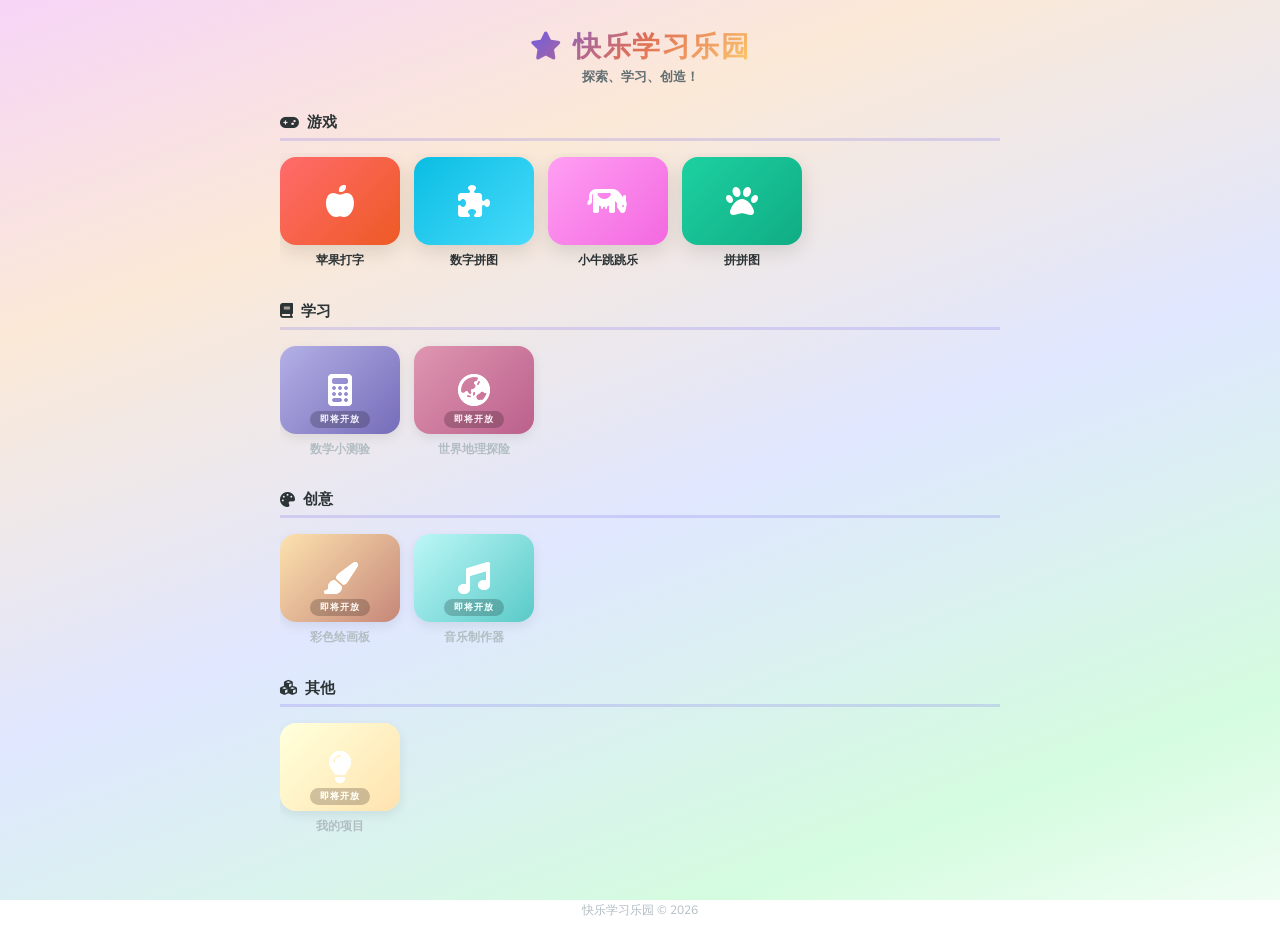
==== commit b9017b58: "update" ====
--- a/index.html
+++ b/index.html
@@ -3,258 +3,115 @@
 <head>
     <meta charset="UTF-8">
     <meta name="viewport" content="width=device-width, initial-scale=1.0">
-    <title>快乐学习乐园 - 儿童游戏与学习平台</title>
+    <title>快乐学习乐园</title>
     <link rel="stylesheet" href="styles/main.css">
     <link rel="stylesheet" href="https://cdnjs.cloudflare.com/ajax/libs/font-awesome/6.4.0/css/all.min.css">
-    <link href="https://fonts.googleapis.com/css2?family=Comic+Neue:wght@700&family=Nunito:wght@400;700&display=swap" rel="stylesheet">
+    <link href="https://fonts.googleapis.com/css2?family=Nunito:wght@600;700;800&display=swap" rel="stylesheet">
 </head>
 <body>
     <header>
-        <div class="container">
+        <div class="header-content">
             <h1><i class="fas fa-star"></i> 快乐学习乐园</h1>
-            <p class="subtitle">探索、学习、创造！专为孩子们设计的游戏与学习天地</p>
+            <p class="header-desc">探索、学习、创造！</p>
         </div>
     </header>
 
-    <main class="container">
-        <section class="cards-section">
-            <!-- 游戏分类 -->
-            <div class="category-section">
-                <h2 class="category-title"><i class="fas fa-gamepad"></i> 🎮 游戏</h2>
-                <div class="cards-container">
-                    <div class="card">
-                        <div class="card-image" style="background: linear-gradient(135deg, #ff6b6b, #ffa726);">
-                            <i class="fas fa-apple-alt"></i>
-                        </div>
-                        <div class="card-content">
-                            <h3>苹果打字大作战</h3>
-                            <p>按下字母键射击苹果，锻炼打字速度和反应能力！</p>
-                            <div class="card-tags">
-                                <span class="tag">打字练习</span>
-                                <span class="tag">反应游戏</span>
-                            </div>
-                            <a href="games/apple-typing/" class="card-button">开始游戏</a>
-                        </div>
+    <main>
+        <!-- ========== 游戏 ========== -->
+        <section class="category">
+            <h2 class="cat-title"><i class="fas fa-gamepad"></i> 游戏</h2>
+            <div class="app-row">
+                <a href="games/apple-typing/" class="app-card">
+                    <div class="app-icon" style="background: linear-gradient(135deg, #ff6b6b, #ee5a24);">
+                        <i class="fas fa-apple-alt"></i>
                     </div>
+                    <span class="app-name">苹果打字</span>
+                </a>
 
-                    <div class="card">
-                        <div class="card-image" style="background: linear-gradient(135deg, #4ecdc4, #44a08d);">
-                            <i class="fas fa-puzzle-piece"></i>
-                        </div>
-                        <div class="card-content">
-                            <h3>数字拼图</h3>
-                            <p>点击数字方块滑动，按 1~15 顺序排列完成拼图。</p>
-                            <div class="card-tags">
-                                <span class="tag">数学</span>
-                                <span class="tag">拼图</span>
-                            </div>
-                            <a href="games/number-puzzle/" class="card-button">开始游戏</a>
-                        </div>
+                <a href="games/number-puzzle/" class="app-card">
+                    <div class="app-icon" style="background: linear-gradient(135deg, #0abde3, #48dbfb);">
+                        <i class="fas fa-puzzle-piece"></i>
                     </div>
+                    <span class="app-name">数字拼图</span>
+                </a>
 
-                    <div class="card">
-                        <div class="card-image" style="background: linear-gradient(135deg, #ff9a9e, #fad0c4);">
-                            <i class="fas fa-cow"></i>
-                        </div>
-                        <div class="card-content">
-                            <h3>小牛跳跳乐</h3>
-                            <p>控制小牛跳跃躲避障碍物，挑战极限高分！还有 Boss 等你来战！</p>
-                            <div class="card-tags">
-                                <span class="tag">跑酷</span>
-                                <span class="tag">动作游戏</span>
-                            </div>
-                            <a href="games/cow-jump/" class="card-button">开始游戏</a>
-                        </div>
+                <a href="games/cow-jump/" class="app-card">
+                    <div class="app-icon" style="background: linear-gradient(135deg, #ff9ff3, #f368e0);">
+                        <i class="fas fa-cow"></i>
                     </div>
+                    <span class="app-name">小牛跳跳乐</span>
+                </a>
 
-                    <div class="card">
-                        <div class="card-image" style="background: linear-gradient(135deg, #11998e, #38ef7d);">
-                            <i class="fas fa-paw"></i>
-                        </div>
-                        <div class="card-content">
-                            <h3>拼拼图</h3>
-                            <p>点击碎片再点击拼图框放置，完成动物图片拼图！支持 4×4 ~ 10×10。</p>
-                            <div class="card-tags">
-                                <span class="tag">拼图</span>
-                                <span class="tag">观察力</span>
-                            </div>
-                            <a href="games/animal-puzzle/" class="card-button">开始游戏</a>
-                        </div>
+                <a href="games/animal-puzzle/" class="app-card">
+                    <div class="app-icon" style="background: linear-gradient(135deg, #1dd1a1, #10ac84);">
+                        <i class="fas fa-paw"></i>
                     </div>
+                    <span class="app-name">拼拼图</span>
+                </a>
+            </div>
+        </section>
 
-                    <!-- 添加新项目卡片 - 游戏类 -->
-                    <div class="card add-new-card">
-                        <div class="card-image" style="background: linear-gradient(135deg, #c2e9fb, #a1c4fd);">
-                            <i class="fas fa-plus"></i>
-                        </div>
-                        <div class="card-content">
-                            <h3>添加新游戏</h3>
-                            <p>想添加自己的游戏项目吗？点击这里了解如何添加。</p>
-                            <a href="#" class="card-button">了解详情</a>
-                        </div>
+        <!-- ========== 学习 ========== -->
+        <section class="category">
+            <h2 class="cat-title"><i class="fas fa-book"></i> 学习</h2>
+            <div class="app-row">
+                <div class="app-card placeholder">
+                    <div class="app-icon" style="background: linear-gradient(135deg, #a29bfe, #6c5ce7);">
+                        <i class="fas fa-calculator"></i>
+                        <span class="coming-soon">即将开放</span>
                     </div>
+                    <span class="app-name">数学小测验</span>
                 </div>
-            </div>
 
-            <!-- 学习分类 -->
-            <div class="category-section">
-                <h2 class="category-title"><i class="fas fa-book"></i> 📚 学习</h2>
-                <div class="cards-container">
-                    <div class="card">
-                        <div class="card-image" style="background: linear-gradient(135deg, #ff9a9e, #fad0c4);">
-                            <i class="fas fa-calculator"></i>
-                        </div>
-                        <div class="card-content">
-                            <h3>数学小测验</h3>
-                            <p>挑战加减乘除，提升数学计算能力。</p>
-                            <div class="card-tags">
-                                <span class="tag">数学</span>
-                                <span class="tag">测验</span>
-                            </div>
-                            <a href="#" class="card-button">即将推出</a>
-                        </div>
+                <div class="app-card placeholder">
+                    <div class="app-icon" style="background: linear-gradient(135deg, #fd79a8, #e84393);">
+                        <i class="fas fa-globe-asia"></i>
+                        <span class="coming-soon">即将开放</span>
                     </div>
-
-                    <div class="card">
-                        <div class="card-image" style="background: linear-gradient(135deg, #a18cd1, #fbc2eb);">
-                            <i class="fas fa-globe-americas"></i>
-                        </div>
-                        <div class="card-content">
-                            <h3>世界地理探险</h3>
-                            <p>认识世界各国的国旗、首都和地理位置。</p>
-                            <div class="card-tags">
-                                <span class="tag">地理</span>
-                                <span class="tag">教育</span>
-                            </div>
-                            <a href="#" class="card-button">即将推出</a>
-                        </div>
-                    </div>
-
-                    <!-- 添加新项目卡片 - 学习类 -->
-                    <div class="card add-new-card">
-                        <div class="card-image" style="background: linear-gradient(135deg, #c2e9fb, #a1c4fd);">
-                            <i class="fas fa-plus"></i>
-                        </div>
-                        <div class="card-content">
-                            <h3>添加新学习项目</h3>
-                            <p>想添加自己的学习项目吗？点击这里了解如何添加。</p>
-                            <a href="#" class="card-button">了解详情</a>
-                        </div>
-                    </div>
-                </div>
-            </div>
-
-            <!-- 创意分类 -->
-            <div class="category-section">
-                <h2 class="category-title"><i class="fas fa-palette"></i> 🎨 创意</h2>
-                <div class="cards-container">
-                    <div class="card">
-                        <div class="card-image" style="background: linear-gradient(135deg, #ffd89b, #19547b);">
-                            <i class="fas fa-paint-brush"></i>
-                        </div>
-                        <div class="card-content">
-                            <h3>彩色绘画板</h3>
-                            <p>自由绘画，发挥想象力创造美丽图画。</p>
-                            <div class="card-tags">
-                                <span class="tag">绘画</span>
-                                <span class="tag">创意</span>
-                            </div>
-                            <a href="#" class="card-button">即将推出</a>
-                        </div>
-                    </div>
-
-                    <div class="card">
-                        <div class="card-image" style="background: linear-gradient(135deg, #ffecd2, #fcb69f);">
-                            <i class="fas fa-music"></i>
-                        </div>
-                        <div class="card-content">
-                            <h3>音乐制作器</h3>
-                            <p>点击音符创作自己的音乐旋律。</p>
-                            <div class="card-tags">
-                                <span class="tag">音乐</span>
-                                <span class="tag">创作</span>
-                            </div>
-                            <a href="#" class="card-button">即将推出</a>
-                        </div>
-                    </div>
-
-                    <!-- 添加新项目卡片 - 创意类 -->
-                    <div class="card add-new-card">
-                        <div class="card-image" style="background: linear-gradient(135deg, #c2e9fb, #a1c4fd);">
-                            <i class="fas fa-plus"></i>
-                        </div>
-                        <div class="card-content">
-                            <h3>添加新创意项目</h3>
-                            <p>想添加自己的创意项目吗？点击这里了解如何添加。</p>
-                            <a href="#" class="card-button">了解详情</a>
-                        </div>
-                    </div>
-                </div>
-            </div>
-
-            <!-- 其他分类 -->
-            <div class="category-section">
-                <h2 class="category-title"><i class="fas fa-cogs"></i> 🔧 其他</h2>
-                <div class="cards-container">
-                    <div class="card">
-                        <div class="card-image" style="background: linear-gradient(135deg, #a8edea, #fed6e3);">
-                            <i class="fas fa-lightbulb"></i>
-                        </div>
-                        <div class="card-content">
-                            <h3>我的项目</h3>
-                            <p>这里可以展示你自己创建的游戏或学习项目！</p>
-                            <div class="card-tags">
-                                <span class="tag">自定义</span>
-                                <span class="tag">项目</span>
-                            </div>
-                            <a href="#" class="card-button">如何添加</a>
-                        </div>
-                    </div>
-
-                    <!-- 添加新项目卡片 - 其他类 -->
-                    <div class="card add-new-card">
-                        <div class="card-image" style="background: linear-gradient(135deg, #c2e9fb, #a1c4fd);">
-                            <i class="fas fa-plus"></i>
-                        </div>
-                        <div class="card-content">
-                            <h3>添加新项目</h3>
-                            <p>想添加自己的项目吗？点击这里了解如何添加。</p>
-                            <a href="#" class="card-button">了解详情</a>
-                        </div>
-                    </div>
+                    <span class="app-name">世界地理探险</span>
                 </div>
             </div>
         </section>
 
-        <section class="instructions">
-            <h2><i class="fas fa-info-circle"></i> 如何使用这个平台</h2>
-            <div class="steps">
-                <div class="step">
-                    <div class="step-number">1</div>
-                    <h3>浏览分类</h3>
-                    <p>滚动页面查看所有分类的项目，分类标题已清晰标示。</p>
+        <!-- ========== 创意 ========== -->
+        <section class="category">
+            <h2 class="cat-title"><i class="fas fa-palette"></i> 创意</h2>
+            <div class="app-row">
+                <div class="app-card placeholder">
+                    <div class="app-icon" style="background: linear-gradient(135deg, #fdcb6e, #e17055);">
+                        <i class="fas fa-paint-brush"></i>
+                        <span class="coming-soon">即将开放</span>
+                    </div>
+                    <span class="app-name">彩色绘画板</span>
                 </div>
-                <div class="step">
-                    <div class="step-number">2</div>
-                    <h3>点击卡片</h3>
-                    <p>点击任意卡片进入游戏或学习项目。</p>
+
+                <div class="app-card placeholder">
+                    <div class="app-icon" style="background: linear-gradient(135deg, #81ecec, #00cec9);">
+                        <i class="fas fa-music"></i>
+                        <span class="coming-soon">即将开放</span>
+                    </div>
+                    <span class="app-name">音乐制作器</span>
                 </div>
-                <div class="step">
-                    <div class="step-number">3</div>
-                    <h3>自由探索</h3>
-                    <p>尽情玩耍、学习，甚至可以创建自己的项目！</p>
+            </div>
+        </section>
+
+        <!-- ========== 其他 ========== -->
+        <section class="category">
+            <h2 class="cat-title"><i class="fas fa-cubes"></i> 其他</h2>
+            <div class="app-row">
+                <div class="app-card placeholder">
+                    <div class="app-icon" style="background: linear-gradient(135deg, #ffeaa7, #fdcb6e);">
+                        <i class="fas fa-lightbulb"></i>
+                        <span class="coming-soon">即将开放</span>
+                    </div>
+                    <span class="app-name">我的项目</span>
                 </div>
             </div>
         </section>
     </main>
 
     <footer>
-        <div class="container">
-            <p>快乐学习乐园 &copy; 2026 - 专为孩子们设计</p>
-            <p class="footer-note">提示：这个平台可以随时添加新的游戏和学习项目，欢迎发挥创意！</p>
-        </div>
+        <p>快乐学习乐园 &copy; 2026</p>
     </footer>
-
-    <script src="scripts/main.js"></script>
 </body>
-</html>+</html>
--- a/styles/main.css
+++ b/styles/main.css
@@ -1,352 +1,211 @@
-/* 快乐学习乐园 - 主样式 */
-:root {
-    --primary: #6a5acd;
-    --secondary: #ff6b6b;
-    --accent: #4ecdc4;
-    --light: #f9f9ff;
-    --dark: #333366;
-    --success: #4CAF50;
-    --warning: #FF9800;
-    --shadow: 0 4px 10px rgba(0, 0, 0, 0.08);
-    --radius: 12px;
-    --transition: all 0.3s ease;
-}
-
+/* 快乐学习乐园 - Apple TV 风格 */
 * {
     margin: 0;
     padding: 0;
     box-sizing: border-box;
 }
 
+html, body {
+    width: 100%;
+    min-height: 100vh;
+}
+
 body {
-    font-family: 'Nunito', sans-serif;
-    background: linear-gradient(135deg, #f5f7fa 0%, #c3cfe2 100%);
-    color: var(--dark);
-    line-height: 1.6;
-    min-height: 100vh;
-    padding-bottom: 40px;
-}
-
-.container {
-    max-width: 1200px;
-    margin: 0 auto;
-    padding: 0 20px;
-}
-
-/* 头部样式 */
+    font-family: 'Nunito', 'PingFang SC', 'Microsoft YaHei', sans-serif;
+    /* 柔和卡通渐变背景 */
+    background: linear-gradient(160deg, #f6d5f7 0%, #fbe9d7 25%, #e0e7ff 55%, #d4fcdf 85%, #f0fdf4 100%);
+    color: #2d3436;
+    display: flex;
+    flex-direction: column;
+    align-items: center;
+    background-attachment: fixed;
+}
+
+/* ===== 顶栏 ===== */
 header {
-    background: linear-gradient(135deg, var(--primary), #8a7fff);
-    color: white;
-    padding: 1.2rem 0;
+    width: 100%;
     text-align: center;
-    border-bottom-left-radius: var(--radius);
-    border-bottom-right-radius: var(--radius);
-    box-shadow: var(--shadow);
-    margin-bottom: 1.2rem;
+    padding: 28px 20px 10px;
+}
+
+.header-content {
+    display: flex;
+    flex-direction: column;
+    align-items: center;
+    gap: 2px;
 }
 
 header h1 {
-    font-family: 'Comic Neue', cursive;
-    font-size: 2rem;
-    margin-bottom: 0.2rem;
-    text-shadow: 2px 2px 4px rgba(0, 0, 0, 0.2);
-}
-
-header .subtitle {
-    font-size: 1rem;
-    opacity: 0.9;
-    max-width: 500px;
-    margin: 0 auto;
-}
-
-/* 卡片网格 */
-.cards-section {
-    margin-bottom: 1.5rem;
-}
-
-/* 分类部分 */
-.category-section {
-    margin-bottom: 1.5rem;
-}
-
-.category-title {
-    font-size: 1.4rem;
-    margin-bottom: 0.8rem;
-    color: var(--dark);
+    font-size: 28px;
+    font-weight: 800;
+    letter-spacing: 1.5px;
+    background: linear-gradient(135deg, #6c5ce7, #e17055, #fdcb6e);
+    -webkit-background-clip: text;
+    -webkit-text-fill-color: transparent;
+    background-clip: text;
+}
+
+.header-desc {
+    font-size: 13px;
+    color: #636e72;
+    font-weight: 600;
+}
+
+/* ===== 主容器 ===== */
+main {
+    width: 100%;
+    max-width: 760px;
+    padding: 16px 20px 30px;
+}
+
+/* ===== 分类 ===== */
+.category {
+    margin-bottom: 24px;
+}
+
+.cat-title {
+    font-size: 15px;
+    font-weight: 800;
+    color: #2d3436;
     display: flex;
     align-items: center;
     gap: 8px;
-    padding-bottom: 0.3rem;
-    border-bottom: 3px solid var(--accent);
-    opacity: 0;
-    transform: translateY(20px);
-    transition: opacity 0.6s ease, transform 0.6s ease;
-}
-
-.category-title.animate-in {
-    opacity: 1;
-    transform: translateY(0);
-}
-
-.cards-container {
-    display: grid;
-    grid-template-columns: repeat(auto-fill, minmax(170px, 1fr));
-    gap: 12px;
-    margin-top: 0.6rem;
-}
-
-.card {
-    background: white;
-    border-radius: var(--radius);
+    margin-bottom: 12px;
+    padding-bottom: 6px;
+    border-bottom: 3px solid rgba(108,92,231,0.2);
+}
+
+/* ===== App 行（水平滚动容器） ===== */
+.app-row {
+    display: flex;
+    gap: 14px;
+    overflow-x: auto;
+    padding: 4px 0 8px;
+    -webkit-overflow-scrolling: touch;
+    scrollbar-width: none;
+}
+.app-row::-webkit-scrollbar { display: none; }
+
+/* ===== App 卡片（Apple TV 风格） ===== */
+.app-card {
+    display: flex;
+    flex-direction: column;
+    align-items: center;
+    text-decoration: none;
+    cursor: pointer;
+    transition: transform 0.25s cubic-bezier(.2,0,0,1);
+    flex-shrink: 0;
+    width: 120px;
+}
+
+.app-card:hover {
+    transform: translateY(-6px) scale(1.02);
+}
+
+.app-card:active {
+    transform: scale(0.95);
+}
+
+/* 占位卡片不可点击 */
+.app-card.placeholder {
+    cursor: default;
+    pointer-events: none;
+}
+.app-card.placeholder:hover {
+    transform: none;
+}
+
+/* 图标方块 - 扁平圆角矩形 */
+.app-icon {
+    width: 120px;
+    height: 88px;
+    border-radius: 16px;
+    display: flex;
+    align-items: center;
+    justify-content: center;
+    font-size: 32px;
+    color: #fff;
+    box-shadow: 0 6px 20px rgba(0,0,0,0.12);
+    transition: box-shadow 0.25s, transform 0.25s;
+    position: relative;
     overflow: hidden;
-    box-shadow: var(--shadow);
-    transition: var(--transition);
-    display: flex;
-    flex-direction: column;
-    height: 100%;
-    cursor: pointer;
-}
-
-.card:hover {
-    transform: translateY(-4px);
-    box-shadow: 0 8px 20px rgba(0, 0, 0, 0.15);
-}
-
-.card-image {
-    height: 80px;
-    display: flex;
-    align-items: center;
-    justify-content: center;
-    color: white;
-    font-size: 2.2rem;
-}
-
-.card-content {
-    padding: 0.6rem 0.8rem 0.8rem;
-    flex-grow: 1;
-    display: flex;
-    flex-direction: column;
-}
-
-.card-content h3 {
-    font-size: 1rem;
-    margin-bottom: 0.3rem;
-    color: var(--dark);
+}
+
+.app-card:hover .app-icon {
+    box-shadow: 0 10px 30px rgba(0,0,0,0.18);
+}
+
+/* 占位图标 - 降低饱和度 */
+.app-card.placeholder .app-icon {
+    filter: saturate(0.5) brightness(1.1);
+    box-shadow: 0 4px 12px rgba(0,0,0,0.08);
+}
+
+/* "即将开放" 标签 */
+.coming-soon {
+    position: absolute;
+    bottom: 6px;
+    left: 50%;
+    transform: translateX(-50%);
+    font-size: 9px;
+    font-weight: 800;
+    color: rgba(255,255,255,0.8);
+    background: rgba(0,0,0,0.2);
+    backdrop-filter: blur(4px);
+    padding: 2px 10px;
+    border-radius: 20px;
+    letter-spacing: 1px;
+    white-space: nowrap;
+}
+
+/* 名称 */
+.app-name {
+    margin-top: 8px;
+    font-size: 12px;
+    font-weight: 700;
+    color: #2d3436;
+    text-align: center;
+    line-height: 1.3;
     white-space: nowrap;
     overflow: hidden;
     text-overflow: ellipsis;
-}
-
-.card-content p {
-    color: #888;
-    font-size: 0.78rem;
-    margin-bottom: 0.5rem;
-    flex-grow: 1;
-    line-height: 1.4;
-    display: -webkit-box;
-    -webkit-line-clamp: 2;
-    -webkit-box-orient: vertical;
-    overflow: hidden;
-}
-
-.card-tags {
-    display: flex;
-    flex-wrap: wrap;
-    gap: 4px;
-    margin-bottom: 0.6rem;
-}
-
-.tag {
-    background: #eef2ff;
-    color: var(--primary);
-    padding: 2px 7px;
-    border-radius: 20px;
-    font-size: 0.7rem;
-    font-weight: 600;
-}
-
-.card-button {
-    display: inline-block;
-    background: var(--accent);
-    color: white;
+    max-width: 100%;
+}
+
+/* 占位名称半透明 */
+.app-card.placeholder .app-name {
+    color: #b2bec3;
+}
+
+/* ===== 页脚 ===== */
+footer {
     text-align: center;
-    padding: 6px 12px;
-    border-radius: 50px;
-    text-decoration: none;
-    font-weight: bold;
-    transition: var(--transition);
-    border: none;
-    cursor: pointer;
-    font-size: 0.8rem;
-}
-
-.card-button:hover {
-    background: #3db8af;
-    transform: scale(1.05);
-}
-
-.add-new-card .card-button {
-    background: var(--primary);
-}
-
-.add-new-card .card-button:hover {
-    background: #5949c2;
-}
-
-/* 使用说明 */
-.instructions {
-    background: white;
-    border-radius: var(--radius);
-    padding: 1.2rem;
-    box-shadow: var(--shadow);
-    margin-top: 1.5rem;
-}
-
-.instructions h2 {
-    font-size: 1.3rem;
-    margin-bottom: 0.8rem;
-    color: var(--dark);
-    display: flex;
-    align-items: center;
-    gap: 8px;
-}
-
-.steps {
-    display: grid;
-    grid-template-columns: repeat(auto-fit, minmax(180px, 1fr));
-    gap: 1rem;
-    margin-top: 0.8rem;
-}
-
-.step {
-    text-align: center;
-    padding: 0.8rem;
-    border-radius: var(--radius);
-    background: #f8f9ff;
-    transition: var(--transition);
-}
-
-.step:hover {
-    background: #eef2ff;
-    transform: translateY(-3px);
-}
-
-.step-number {
-    display: inline-flex;
-    align-items: center;
-    justify-content: center;
-    width: 36px;
-    height: 36px;
-    background: var(--secondary);
-    color: white;
-    font-size: 1.2rem;
-    font-weight: bold;
-    border-radius: 50%;
-    margin-bottom: 0.5rem;
-}
-
-.step h3 {
-    font-size: 1rem;
-    margin-bottom: 0.3rem;
-    color: var(--dark);
-}
-
-.step p {
-    color: #666;
-    font-size: 0.85rem;
-}
-
-/* 页脚 */
-footer {
-    margin-top: 1.5rem;
-    text-align: center;
-    padding: 1rem 0;
-    color: #666;
-    border-top: 1px solid #eee;
-}
-
-footer p {
-    margin-bottom: 0.3rem;
-    font-size: 0.85rem;
-}
-
-.footer-note {
-    font-size: 0.8rem;
-    color: #888;
-    max-width: 500px;
-    margin: 0 auto;
-}
-
-/* 响应式设计 */
-@media (max-width: 768px) {
-    header h1 {
-        font-size: 1.6rem;
-    }
-    
-    .cards-container {
-        grid-template-columns: repeat(auto-fill, minmax(150px, 1fr));
-        gap: 10px;
-    }
-    
-    .steps {
-        grid-template-columns: 1fr;
-    }
-}
-
-@media (max-width: 480px) {
-    header h1 {
-        font-size: 1.3rem;
-    }
-    
-    header .subtitle {
-        font-size: 0.85rem;
-    }
-    
-    .cards-container {
-        grid-template-columns: repeat(2, 1fr);
-        gap: 8px;
-    }
-    
-    .card-image {
-        height: 60px;
-        font-size: 1.6rem;
-    }
-    
-    .card-content {
-        padding: 0.4rem 0.6rem 0.6rem;
-    }
-    
-    .card-content h3 {
-        font-size: 0.85rem;
-    }
-    
-    .card-content p {
-        font-size: 0.7rem;
-        -webkit-line-clamp: 1;
-    }
-    
-    .card-button {
-        padding: 4px 8px;
-        font-size: 0.7rem;
-    }
-    
-    .container {
-        padding: 0 10px;
-    }
-}
-
-/* 动画效果 */
-@keyframes fadeIn {
-    from { opacity: 0; transform: translateY(12px); }
-    to { opacity: 1; transform: translateY(0); }
-}
-
-.fade-in {
-    animation: fadeIn 0.4s ease forwards;
-}
-
-.card {
-    opacity: 0;
-    animation: fadeIn 0.4s ease forwards;
-}
-
+    padding: 6px 20px 20px;
+    width: 100%;
+    color: #b2bec3;
+    font-size: 12px;
+}
+
+/* ===== 响应式 ===== */
+@media (max-width: 540px) {
+    header { padding: 20px 16px 8px; }
+    header h1 { font-size: 22px; }
+
+    main { padding: 12px 14px 20px; max-width: 100%; }
+
+    .category { margin-bottom: 18px; }
+    .cat-title { font-size: 14px; margin-bottom: 10px; }
+
+    .app-row { gap: 10px; }
+    .app-card { width: 100px; }
+    .app-icon { width: 100px; height: 74px; border-radius: 14px; font-size: 26px; }
+    .app-name { font-size: 11px; margin-top: 6px; }
+
+    .coming-soon { font-size: 8px; padding: 1px 8px; bottom: 4px; }
+}
+
+@media (max-width: 400px) {
+    .app-card { width: 80px; }
+    .app-icon { width: 80px; height: 60px; border-radius: 12px; font-size: 22px; }
+    .app-name { font-size: 10px; }
+}
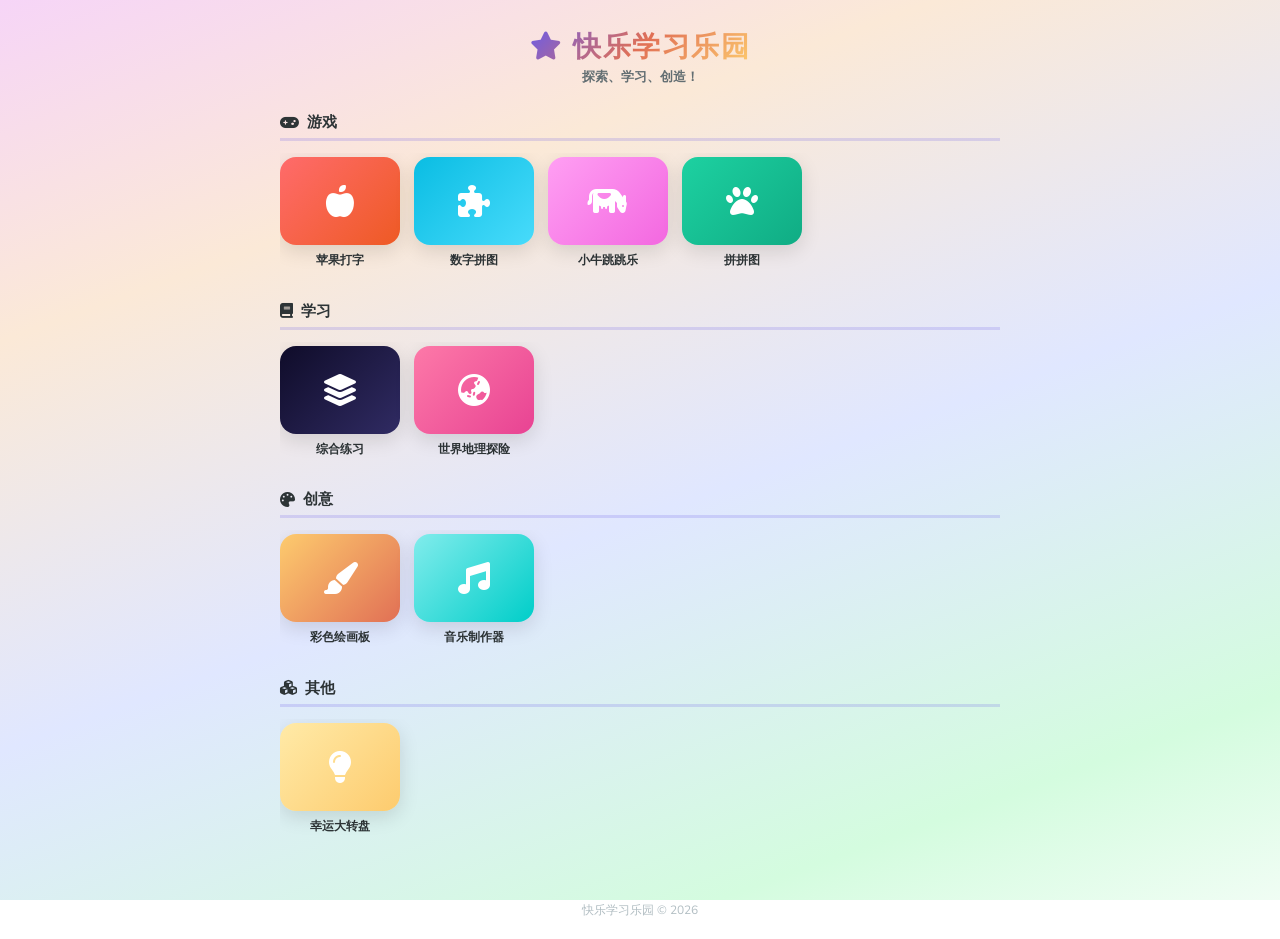
==== commit 241c4690: "增加了语数外" ====
--- a/index.html
+++ b/index.html
@@ -55,21 +55,19 @@
         <section class="category">
             <h2 class="cat-title"><i class="fas fa-book"></i> 学习</h2>
             <div class="app-row">
-                <div class="app-card placeholder">
-                    <div class="app-icon" style="background: linear-gradient(135deg, #a29bfe, #6c5ce7);">
-                        <i class="fas fa-calculator"></i>
-                        <span class="coming-soon">即将开放</span>
+                <a href="games/combined-quiz/" class="app-card">
+                    <div class="app-icon" style="background: linear-gradient(135deg, #0f0c29, #302b63);">
+                        <i class="fas fa-layer-group"></i>
                     </div>
-                    <span class="app-name">数学小测验</span>
-                </div>
+                    <span class="app-name">综合练习</span>
+                </a>
 
-                <div class="app-card placeholder">
+                <a href="games/geography/" class="app-card">
                     <div class="app-icon" style="background: linear-gradient(135deg, #fd79a8, #e84393);">
                         <i class="fas fa-globe-asia"></i>
-                        <span class="coming-soon">即将开放</span>
                     </div>
                     <span class="app-name">世界地理探险</span>
-                </div>
+                </a>
             </div>
         </section>
 
@@ -77,21 +75,19 @@
         <section class="category">
             <h2 class="cat-title"><i class="fas fa-palette"></i> 创意</h2>
             <div class="app-row">
-                <div class="app-card placeholder">
+                <a href="games/drawing-board/" class="app-card">
                     <div class="app-icon" style="background: linear-gradient(135deg, #fdcb6e, #e17055);">
                         <i class="fas fa-paint-brush"></i>
-                        <span class="coming-soon">即将开放</span>
                     </div>
                     <span class="app-name">彩色绘画板</span>
-                </div>
+                </a>
 
-                <div class="app-card placeholder">
+                <a href="games/music-maker/" class="app-card">
                     <div class="app-icon" style="background: linear-gradient(135deg, #81ecec, #00cec9);">
                         <i class="fas fa-music"></i>
-                        <span class="coming-soon">即将开放</span>
                     </div>
                     <span class="app-name">音乐制作器</span>
-                </div>
+                </a>
             </div>
         </section>
 
@@ -99,13 +95,12 @@
         <section class="category">
             <h2 class="cat-title"><i class="fas fa-cubes"></i> 其他</h2>
             <div class="app-row">
-                <div class="app-card placeholder">
+                <a href="games/lucky-wheel/" class="app-card">
                     <div class="app-icon" style="background: linear-gradient(135deg, #ffeaa7, #fdcb6e);">
                         <i class="fas fa-lightbulb"></i>
-                        <span class="coming-soon">即将开放</span>
                     </div>
-                    <span class="app-name">我的项目</span>
-                </div>
+                    <span class="app-name">幸运大转盘</span>
+                </a>
             </div>
         </section>
     </main>
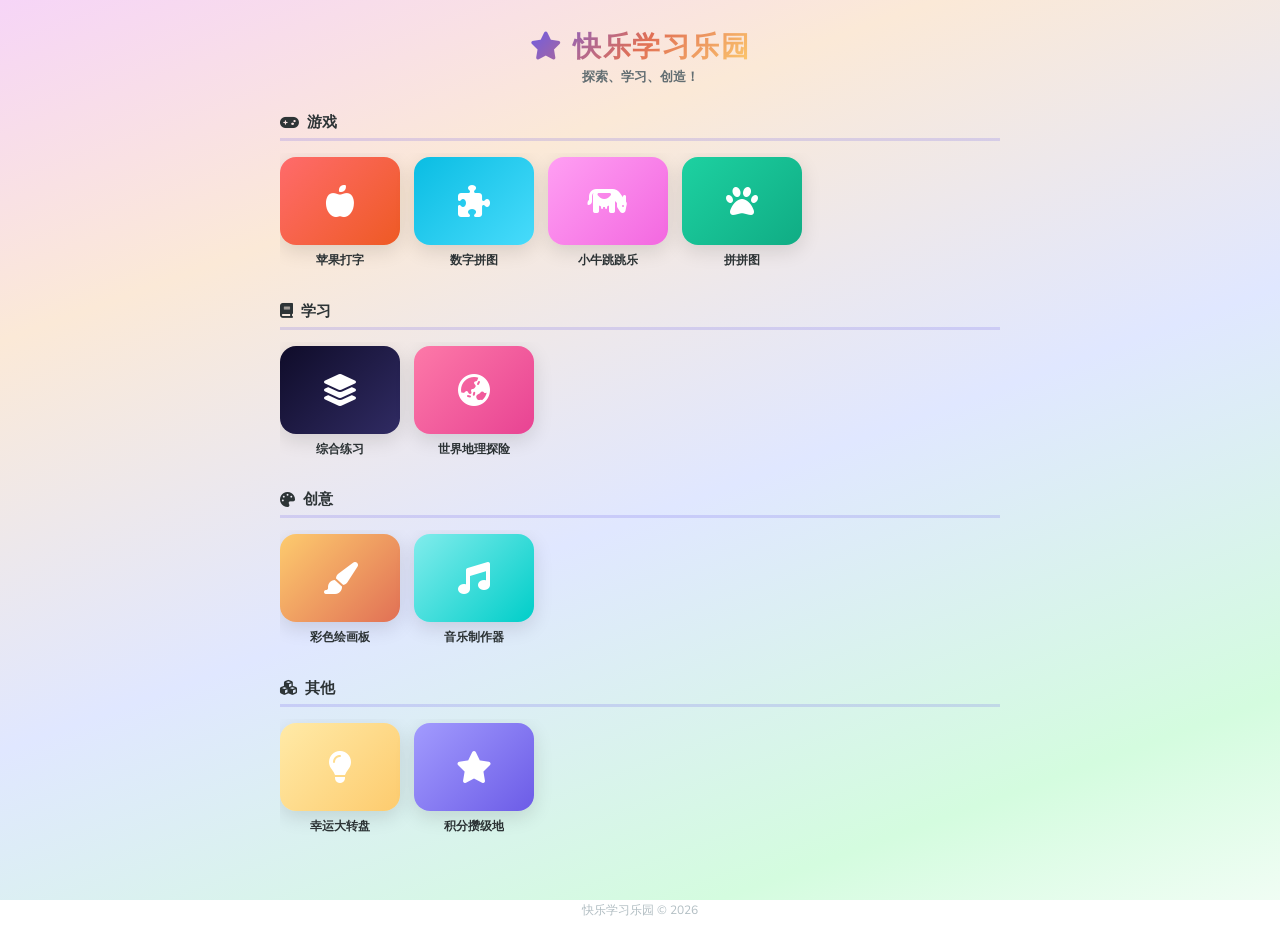
==== commit 53821736: "增加了积分攒积地" ====
--- a/index.html
+++ b/index.html
@@ -101,6 +101,13 @@
                     </div>
                     <span class="app-name">幸运大转盘</span>
                 </a>
+
+                <a href="games/rewards/" class="app-card">
+                    <div class="app-icon" style="background: linear-gradient(135deg, #a29bfe, #6c5ce7);">
+                        <i class="fas fa-star"></i>
+                    </div>
+                    <span class="app-name">积分攒级地</span>
+                </a>
             </div>
         </section>
     </main>
